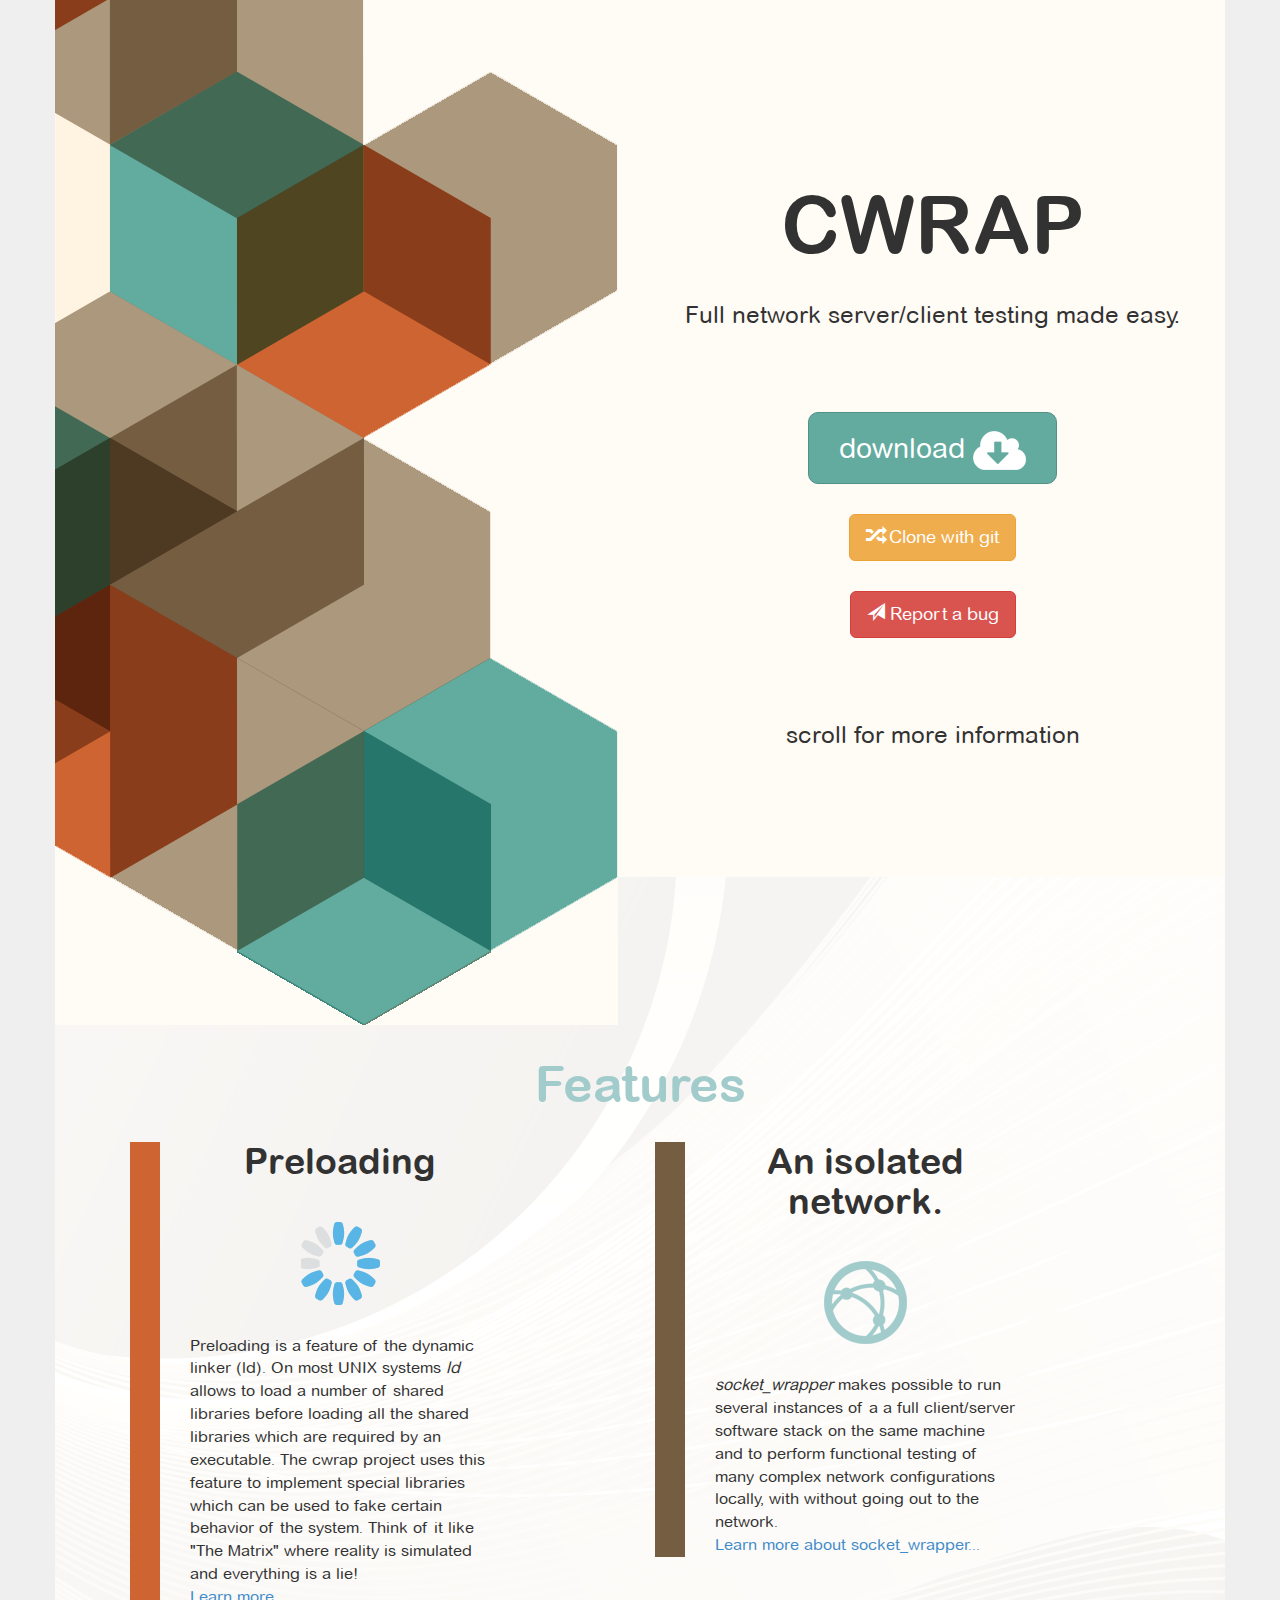
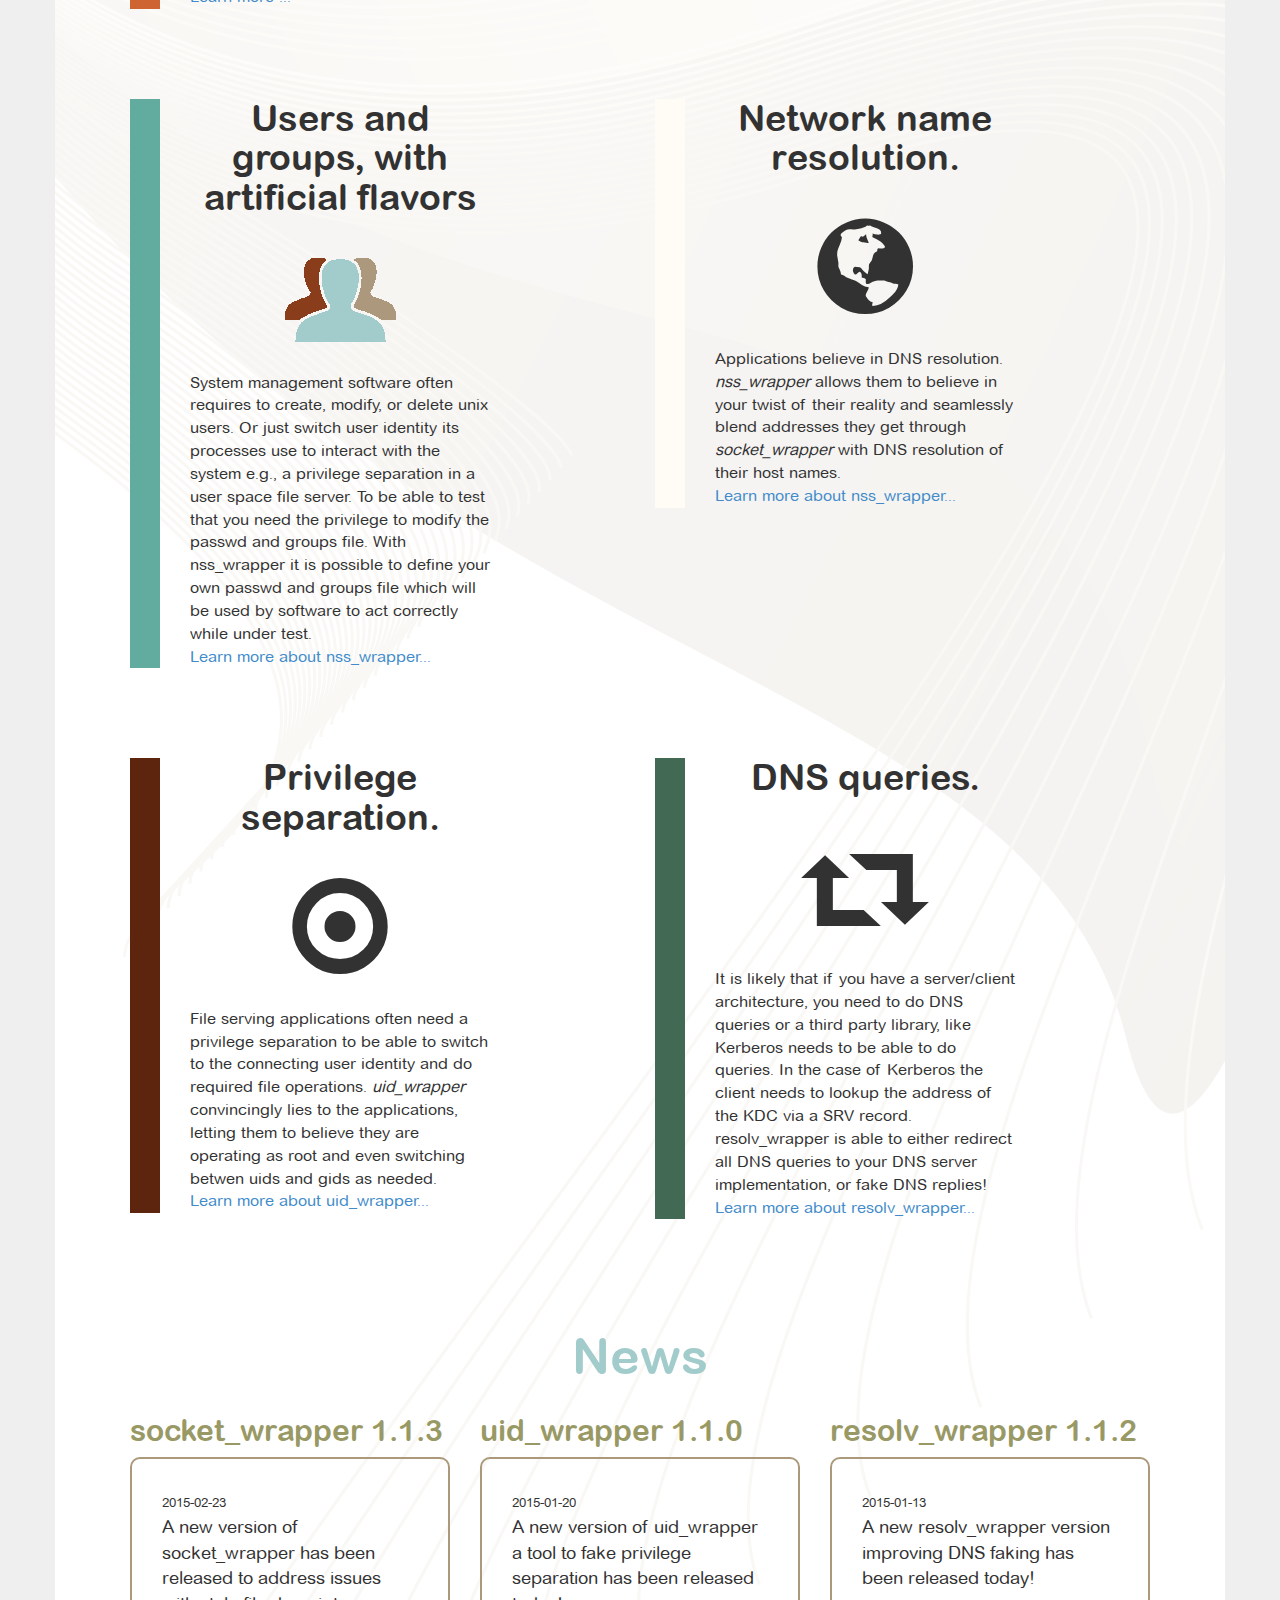
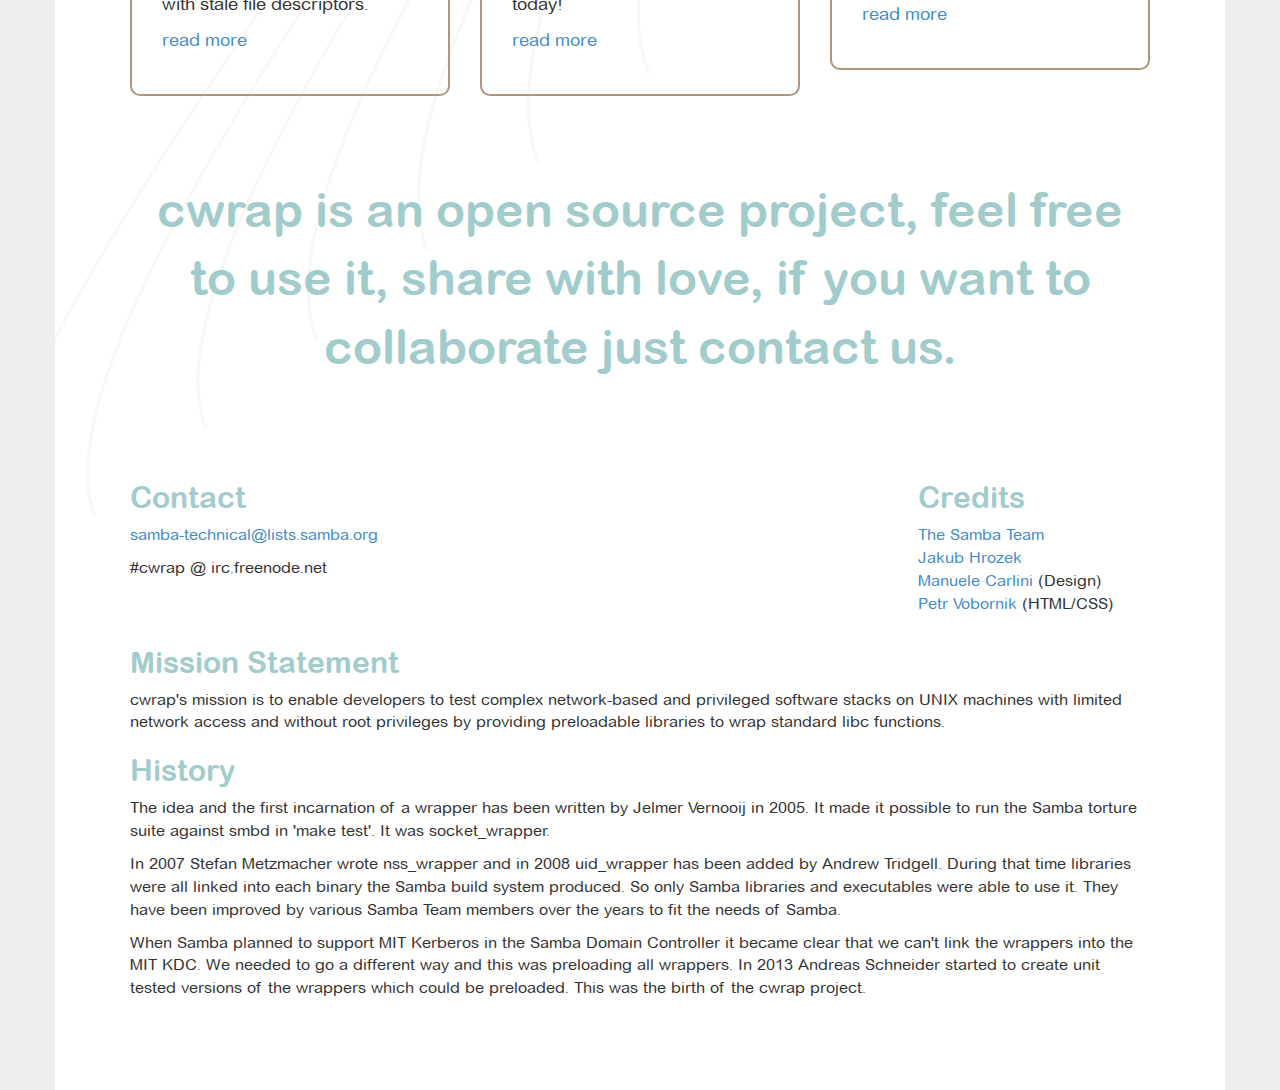
==== index.html @ be93ef93 "Update piwik tracking code" ====
<!DOCTYPE html>
<html lang="en"><head>
<meta http-equiv="content-type" content="text/html; charset=UTF-8">
    <meta charset="utf-8">
    <meta http-equiv="X-UA-Compatible" content="IE=edge">
    <meta name="viewport" content="width=device-width, initial-scale=1.0">
    <meta name="description" content="">
    <meta name="author" content="">
    <link rel="shortcut icon" href="favicon.png">

    <title>cwrap - Testing your full software stack on a single machine</title>

    <!-- Bootstrap core CSS -->
    <link href="assets/css/bootstrap.min.css" rel="stylesheet">

    <!-- HTML5 shim and Respond.js IE8 support of HTML5 elements and media queries -->
    <!--[if lt IE 9]>
      <script src="https://oss.maxcdn.com/libs/html5shiv/3.7.0/html5shiv.js"></script>
      <script src="https://oss.maxcdn.com/libs/respond.js/1.3.0/respond.min.js"></script>
    <![endif]-->
  <link href="assets/cwrap.css" type="text/css" rel="stylesheet"></head>

  <body>
    <div class="container jumbo">
      <div class="row">
        <div class="col-md-6 col-md-offset-6">
          <h1>cwrap</h1>

          <p class="info">Full network server/client testing made easy.</p>
          <p><a class="btn btn-primary btn-lg" role="button" href="./download.html">Download <img src="img/download.png" alt="Download" /></a></p>
	  <p><a class="btn btn-warning btn-lg" role="button" href="./download.html#git"><span class="glyphicon glyphicon-random"></span> Clone with git</a></p>
	  <p><a class="btn btn-danger btn-lg" role="button" href="https://bugzilla.samba.org/enter_bug.cgi?product=cwrap"><span class="glyphicon glyphicon-send"></span> Report a bug</a></p>
          <p class="scroll-down">scroll for more information</p>
        </div>
      </div>
    </div>

    <div class="container content">
      <div class="bg-hack hidden-sm hidden-xs"> </div>
      <div class="row">
        <div class="col-md-12">
          <h2 class="first">Features</h2>
        </div>
      </div>
  <div class="row feature-row">
    <div class="col-md-6">
      <div class="feature f1">
      <h3>Preloading</h3>
      <div class="icon">
        <img src="img/icon-one.png" alt="preloading" />
      </div>

      <p>Preloading is a feature of the dynamic linker (ld). On most UNIX
      systems <em>ld</em> allows to load a number of shared libraries
      before loading all the shared libraries which are required by
      an executable. The cwrap project uses this feature to implement
      special libraries which can be used to fake certain behavior of the
      system. Think of it like "The Matrix" where reality is simulated and
      everything is a lie!<br />
      <a href="preloading.html">Learn more ...</a></p>

      </div>
    </div>

    <div class="col-md-6">
      <div class="feature f2">
      <h3>An isolated network.</h3>
      <div class="icon">
        <img src="img/icon-tree.png" alt="socket_wrapper" />
      </div>

      <p><em>socket_wrapper</em> makes possible to run several instances of a
      a full client/server software stack on the same machine and to perform
      functional testing of many complex network configurations locally, with
      without going out to the network. <br /><a href="socket_wrapper.html">Learn more about socket_wrapper...</a></p>

      </div>
    </div>

  </div>
      <div class="row feature-row">

        <div class="col-md-6">
          <div class="feature f3">
          <h3>Users and groups, with artificial flavors</h3>
          <div class="icon">
            <img src="img/icon-two.png" alt="nss_wrapper" />
          </div>

          <p>System management software often requires to create, modify, or
          delete unix users. Or just switch user identity its processes use to
          interact with the system e.g., a privilege separation in a user space
	  file server. To be able to test that you need the privilege to modify
          the passwd and groups file. With nss_wrapper it is possible to define
          your own passwd and groups file which will be used by software to act
          correctly while under test.<br /><a href="nss_wrapper.html">Learn more about nss_wrapper...</a></p>

          </div>
        </div>

        <div class="col-md-6">
          <div class="feature f4">
          <h3>Network name resolution.</h3>
          <div class="icon">
              <span class="glyphicon glyphicon-3x glyphicon-globe"></span>
              <!-- <img src="img/icon-tree.png" alt="nss_wrapper" /> -->
          </div>

          <p>Applications believe in DNS resolution. <em>nss_wrapper</em> allows
          them to believe in your twist of their reality and seamlessly
          blend addresses they get through <em>socket_wrapper</em> with DNS
          resolution of their host names.<br />
          <a href="nss_wrapper.html">Learn more about nss_wrapper...</a></p>

          </div>
        </div>
      </div>

      <div class="row feature-row">

        <div class="col-md-6">
          <div class="feature f5">
          <h3>Privilege separation.</h3>
          <div class="icon">
              <span class="glyphicon glyphicon-3x glyphicon-record"></span>
              <!-- <img src="img/icon-two.png" alt="uid_wrapper" /> -->
          </div>

          <p>File serving applications often need a privilege separation to be
          able to switch to the connecting user identity and do required file
          operations. <em>uid_wrapper</em> convincingly lies to the applications,
          letting them to believe they are operating as root and even switching
          betwen uids and gids as needed.<br /><a href="uid_wrapper.html">Learn more about uid_wrapper...</a></p>

          </div>
        </div>

        <div class="col-md-6">
          <div class="feature f6">
              <h3>DNS queries.</h3>
          <div class="icon">
              <span class="glyphicon glyphicon-3x glyphicon-retweet"></span>
              <!-- <img src="img/icon-tree.png" alt="resolv_wrapper" /> -->
          </div>

          <p>It is likely that if you have a server/client architecture, you
          need to do DNS queries or a third party library, like Kerberos needs
          to be able to do queries. In the case of Kerberos the client needs to lookup
          the address of the KDC via a SRV record. resolv_wrapper is able to
          either redirect all DNS queries to your DNS server implementation, or
          fake DNS replies!<br />
          <a href="resolv_wrapper.html">Learn more about resolv_wrapper...</a></p>

          </div>
        </div>
      </div> <!-- end row -->


      <div class="row">
        <div class="col-md-12">
          <h2>News</h2>
        </div>
      </div>

      <div class="row">

        <div class="col-sm-4">
          <div class="news">
            <h3>socket_wrapper 1.1.3</h3>
            <div class="news-text">
              <p>
              <span style="font-size: small;">2015-02-23</span><br />
              A new version of socket_wrapper has been released to address issues with stale file descriptors.
              </p>
              <p><a href="https://git.samba.org/?p=socket_wrapper.git;a=blob;f=ChangeLog;h=c5b60199cb19d62f982e81cfb7d7391af0e1843d;hb=43d01669351e007bda10810fea675c0297b9ecd1">read more</a></p>
            </div>
          </div>
        </div>

        <div class="col-sm-4">
          <div class="news">
            <h3>uid_wrapper 1.1.0</h3>
            <div class="news-text">
              <p>
              <span style="font-size: small;">2015-01-20</span><br />
              A new version of uid_wrapper a tool to fake privilege separation has been released today!
              </p>
              <p><a href="uid_wrapper.html">read more</a></p>
          </div>
          </div>
        </div>

        <div class="col-sm-4">
          <div class="news">
            <h3>resolv_wrapper 1.1.2</h3>
            <div class="news-text">
              <p>
              <span style="font-size: small;">2015-01-13</span><br />
              A new resolv_wrapper version improving DNS faking has been released today!
              </p>
              <p><a href="resolv_wrapper.html">read more</a></p>
            </div>
          </div>
        </div>

        <!--
        <div class="col-sm-4">
          <div class="news">
            <h3>nss_wrapper 1.0.3</h3>
            <div class="news-text">
            <p>A new version to support hostnames with a trailing dot are now supported and several bugs have been fixed.</p>
            <p><a href="https://git.samba.org/?p=nss_wrapper.git;a=blob;f=ChangeLog;h=2d25383655f8c7188c255c6957b7231440b9dc93;hb=2192e08b7c9f153f71bda783612a706fe3ad4b02">read more</a></p>
          </div>
          </div>
        </div>

        <div class="col-sm-4">
          <div class="news">
            <h3>uid_wrapper 1.0.2</h3>
            <div class="news-text">
            <p>A new version with a manpage and some bugfixes releated to threading have been fixed.</p>
            <p><a href="https://git.samba.org/?p=uid_wrapper.git;a=blob;f=ChangeLog;h=4fdb80569cdb2924ca415c11044236c65edb329e;hb=05893dfad64dc5da232ec7ea505655de5b6841c3">read more</a></p>
          </div>
          </div>
        </div>
        -->

      </div>

      <div class="row">
        <div class="col-md-12 statement">
            cwrap is an open source project, feel free to use it, share with love, if you want to collaborate just contact us.
        </div>
      </div>

      <footer>
      <div class="row footer">
        <div class="col-md-6">
          <h3>Contact</h3>
          <p><a href="https://lists.samba.org/mailman/listinfo/samba-technical" target="_blank">samba-technical@lists.samba.org</a></p>
          <p>#cwrap @ irc.freenode.net</p>
        </div>

        <div class="col-md-3 col-md-offset-3">
          <h3>Credits</h3>
          <p><a href="http://www.samba.org/" target="_blank">The Samba Team</a><br />
          <a href="http://jhrozek.livejournal.com/" target="_blank">Jakub Hrozek</a><br />
          <a href="http://manuelecarlini.com/" target="_blank">Manuele Carlini</a> (Design)<br />
          <a href="https://www.openhub.net/accounts/pvoborni" target="_blank">Petr Vobornik</a> (HTML/CSS)</p>
        </div>
        <div class="col-md-12">
           <h3>Mission Statement</h3>

           <p>cwrap's mission is to enable developers to test complex
           network-based and privileged software stacks on UNIX machines with
           limited network access and without root privileges by providing
           preloadable libraries to wrap standard libc functions.</p>

           <h3>History</h3>

            <p>The idea and the first incarnation of a wrapper has been written
            by Jelmer Vernooij in 2005. It made it possible to run the Samba
            torture suite against smbd in 'make test'. It was
            socket_wrapper.</p>

           <p>In 2007 Stefan Metzmacher wrote nss_wrapper and in 2008
           uid_wrapper has been added by Andrew Tridgell. During that time
           libraries were all linked into each binary the Samba build system
           produced. So only Samba libraries and executables were able to use
           it. They have been improved by various Samba Team members over the
           years to fit the needs of Samba.<p>

           <p>When Samba planned to support MIT Kerberos in the Samba Domain
           Controller it became clear that we can't link the wrappers into the
           MIT KDC. We needed to go a different way and this was preloading all
           wrappers. In 2013 Andreas Schneider started to create unit tested
           versions of the wrappers which could be preloaded. This was the
           birth of the cwrap project.</p>

        </div>
      </div>
      </footer>

    </div>


   <!-- /container -->

   <!-- Bootstrap core JavaScript
        ================================================== -->
   <!-- Placed at the end of the document so the pages load faster -->
   <script src="assets/js/jquery-1.js"></script>
   <script src="assets/js/bootstrap.min.js"></script>

<!-- Piwik -->
<script type="text/javascript">
  var _paq = _paq || [];
  _paq.push(['trackPageView']);
  _paq.push(['enableLinkTracking']);
  (function() {
    var u="//stats.cryptomilk.org/";
    _paq.push(['setTrackerUrl', u+'piwik.php']);
    _paq.push(['setSiteId', 3]);
    var d=document, g=d.createElement('script'), s=d.getElementsByTagName('script')[0];
    g.type='text/javascript'; g.async=true; g.defer=true; g.src=u+'piwik.js'; s.parentNode.insertBefore(g,s);
  })();
</script>
<noscript><p><img src="//stats.cryptomilk.org/piwik.php?idsite=3" style="border:0;" alt="" /></p></noscript>
<!-- End Piwik Code -->

</body></html>
---- assets/cwrap.css ----
@font-face {
    font-family: 'Arial Rounded MT';
    font-style: normal;
    font-weight: 400;
    src: local('Arial Rounded MT'),
        url('../assets/Arial Rounded MT.ttf') format('truetype');
}

@font-face {
    font-family: 'Arial Rounded MT';
    font-style: normal;
    font-weight: 700;
    src: url('./Arial Rounded MT Bold.eot');
    src: local('Arial Rounded MT Bold'),
        url('../assets/Arial Rounded MT Bold.woff') format('woff'),
        url('../assets/Arial Rounded MT Bold.ttf') format('truetype');
}

body {
    color: #333232;
    background-color: #efefef;
    font-family: "Arial Rounded MT";
}

h1, h2, h3 {
    font-family: "Arial Rounded MT";
    font-weight: 700;
}

h1 {
    font-size: 60px;
}

h2, h3 {
    color: #a2cccb;
}

/* Jumbotron */

.jumbo {
    background-color: #fffcf6;
    text-align: center;
    position: relative;
    height: 877px;
    margin-bottom: 0px;
}

.jumbo h1 {
    padding-top: 160px;
    font-size: 80px;
    text-transform: uppercase;
}

.jumbo p {
    margin: 30px 0;
    font-size: 24px;
}

.jumbo .info {
    margin-bottom: 80px;
}

.jumbo .scroll-down {
    margin-top: 80px;
}

.jumbo .btn-primary {
    line-height: 50px;
    font-size: 28px;
    text-transform: lowercase;
    border-radius: 10px;
    padding-left: 30px;
    padding-right: 30px;
}

.bg-hack {
    position: absolute;
    top: -877px;
    left: 0;
    width: 563px;
    height: 1025px;
    background-image: url(../img/homepage-img.png);
    background-repeat: no-repeat;
    background-color: #fffcf6;
}

/* Main page content */

.content {
    position: relative;
    background-image: url(../img/background.png);
    background-repeat: no-repeat;
    background-color: #ffffff;
}

.content .row {
    padding-left: 60px;
    padding-right: 60px;
}

.content h2 {
    margin-top: 40px;
    text-align: center;
    font-size: 50px;
}

.content h2.first {
    margin-top: 180px;
}

/* Feature */

.feature-row {
    margin-bottom: 60px;
}

.feature {
    position: relative;;
    width: 360px;
    padding-left: 30px;
    border-left: 30px solid #cd6431;
}

.feature .icon {
    text-align: center;
    padding: 30px 0;
}

.feature p {
    font-size: 16px;
}

.feature h3 {
    color: #333232;
    text-align: center;
    font-size: 36px;
}

.feature.f1 {
    border-color: #cd6431;
}

.feature.f2 {
    border-color: #745d41;
}

.feature.f3 {
    border-color: #62ab9f;
}

.feature.f4 {
    border-color: #fffcf6;
}

.feature.f5 {
    border-color: #5d250e;
}

.feature.f6 {
    border-color: #426954;
}

/* News */

.news h3 {
    font-size: 30px;
    color: #999966;
}

.news-text {
    border: 2px solid #ac997b;
    border-radius: 10px;
    padding: 30px;
    font-size: 18px;
}

/* Statement */

.statement {
    font-size: 48px;
    font-weight: bold;
    color: #a2cccb;
    text-align: center;
    margin: 80px 0;
}

/* Footer */

footer h3 {
    font-size: 30px;
}

footer p {
    font-size: 16px;
}

footer {
    margin-bottom: 80px;
}

/*
=== Subpages ===
 */

.subpage-header {
    height: 235px;
    background-image: url(../img/top-page.png);
    position: relative;;
}

.subpage-header a {
    position: absolute;;
    display: block;
    font-size: 80px;
    font-weight: 700;
    color: #333232;
    top: 40px;
    /*bottom: 235px;*/
    right:  80px;
}

.subpage {
    padding: 50px;
    font-size: 24px;
    background-color: #ffffff;
}

.subpage h1 {
    color: #a2cccb;
    font-size: 48px;
    margin: 40px 0 60px 0;
}

.subpage h2 {
    font-size: 36px;
}

.subpage h3 {
    font-size: 30px
}

.footer-line {
    border-top: 15px solid #fffbf2;
}


.glyphicon-2x{
    font-size: 48px; 
}
.glyphicon-3x{
    font-size: 96px; 
}

/*
=== Bootstrap overrides ===
*/
.btn-primary {
    background-color: #63ab9f;
    border-color: #539086;
}
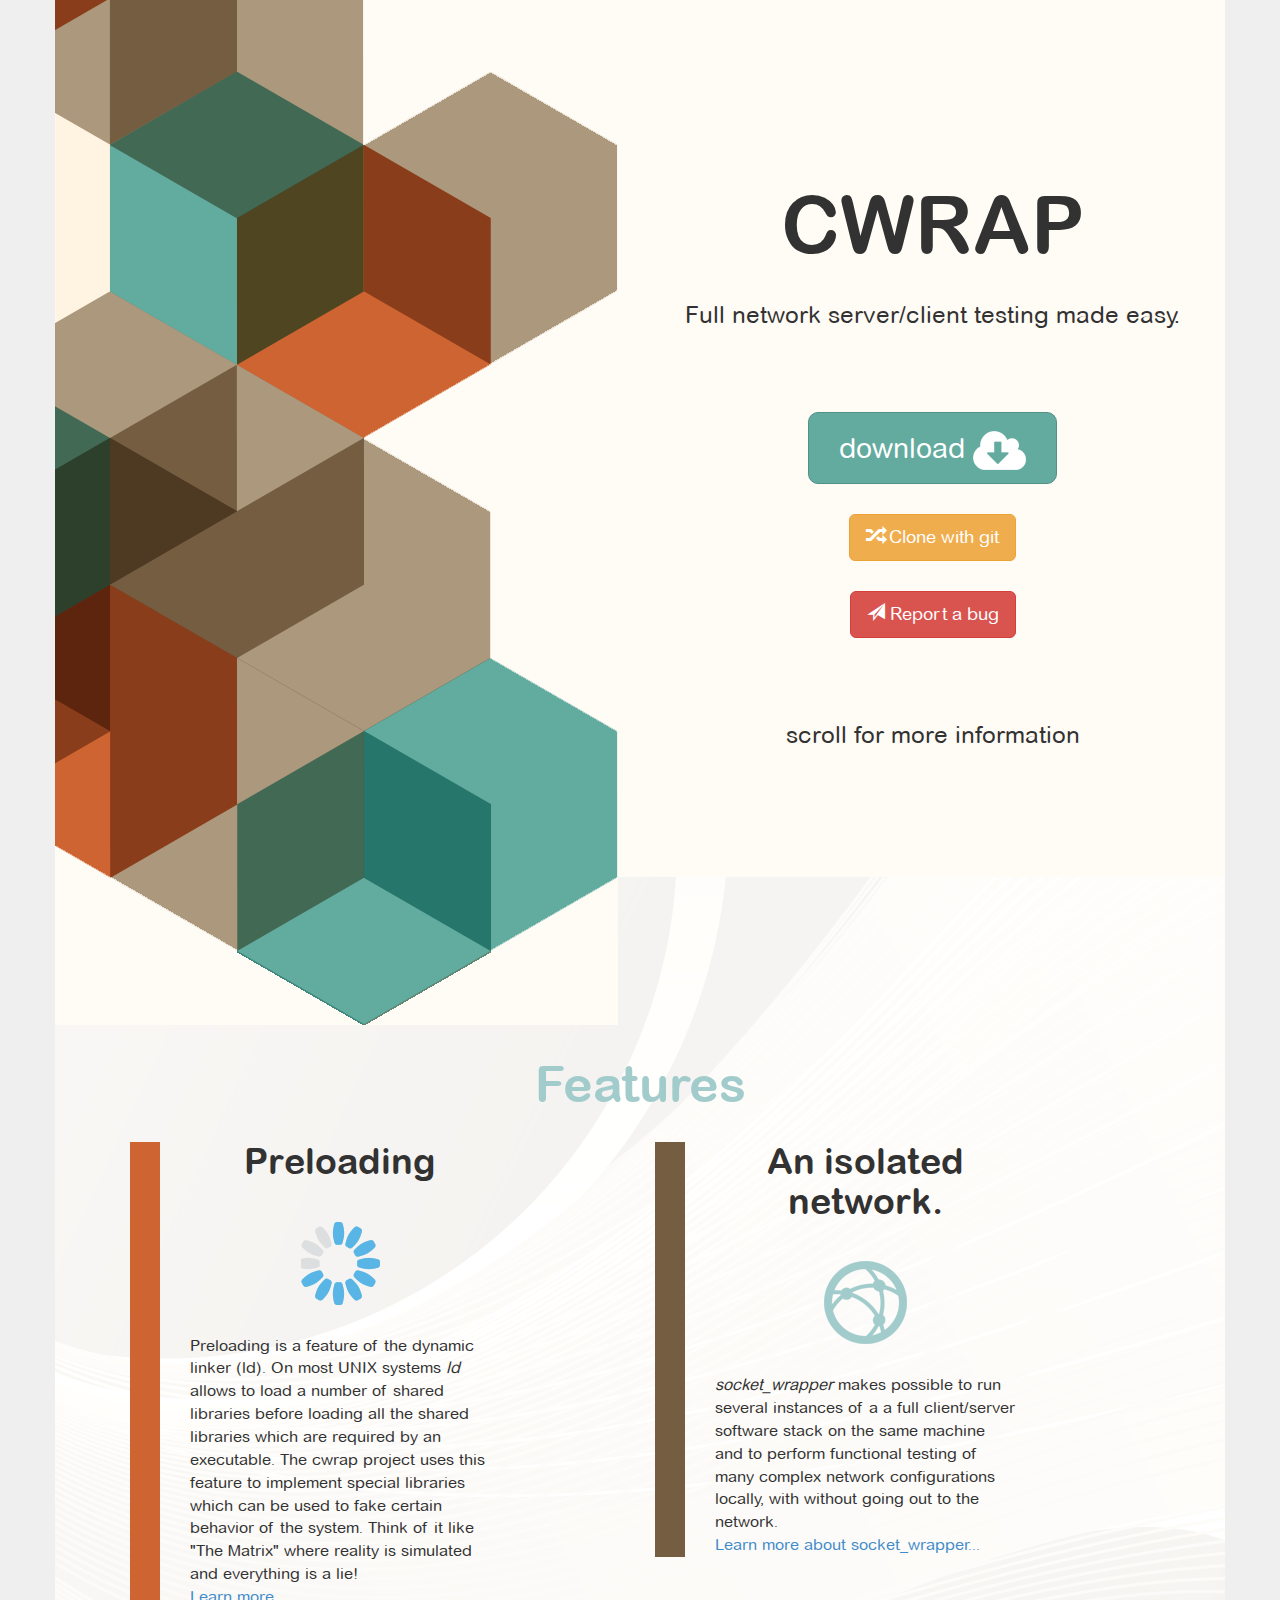
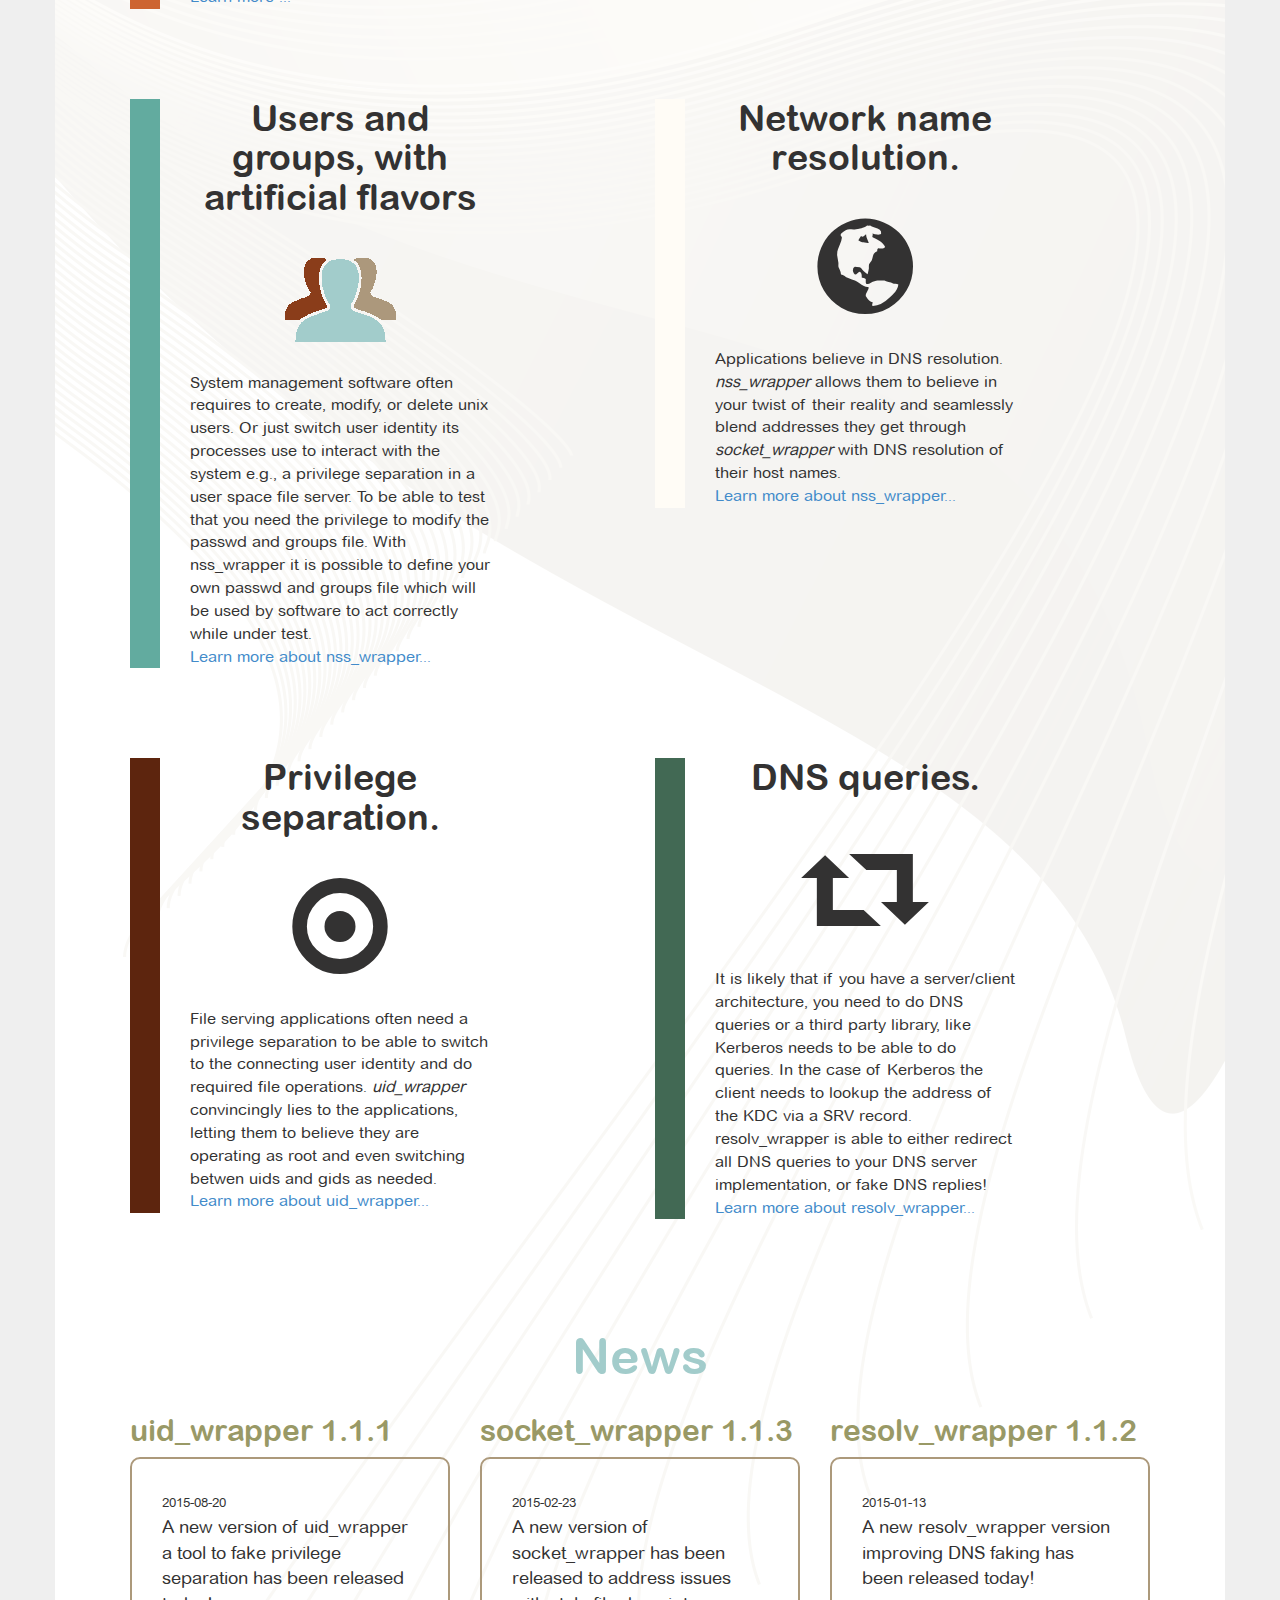
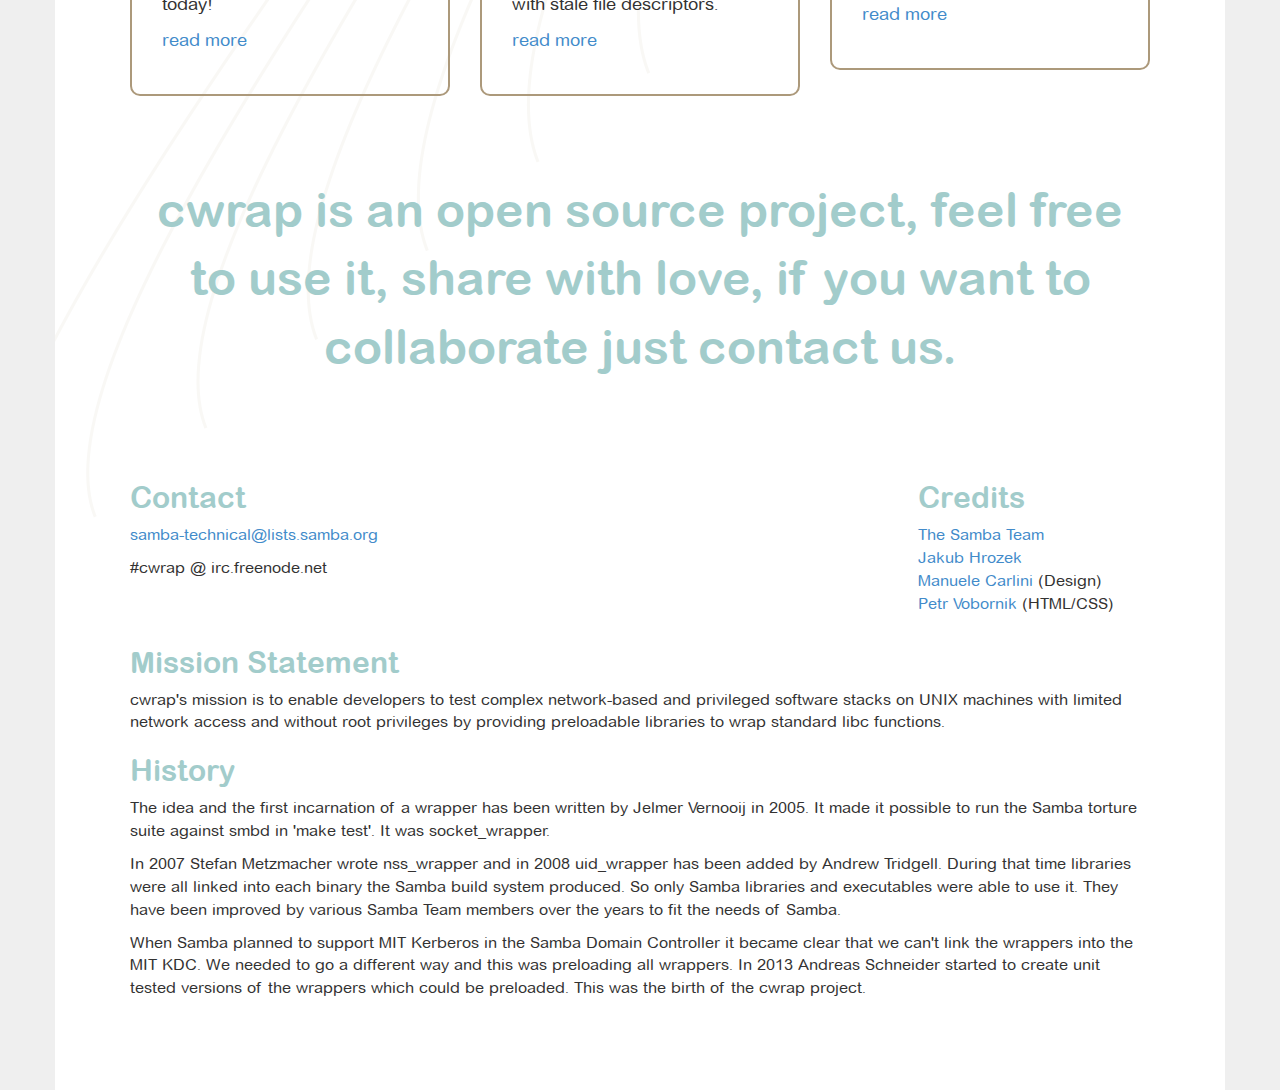
==== commit 58da8203: "Update for uid_wrapper-1.1.1" ====
--- a/index.html
+++ b/index.html
@@ -163,6 +163,19 @@
       </div>
 
       <div class="row">
+        <div class="col-sm-4">
+          <div class="news">
+            <h3>uid_wrapper 1.1.1</h3>
+            <div class="news-text">
+              <p>
+              <span style="font-size: small;">2015-08-20</span><br />
+              A new version of uid_wrapper a tool to fake privilege separation has been released today!
+              </p>
+              <p><a href="uid_wrapper.html">read more</a></p>
+          </div>
+          </div>
+        </div>
+
 
         <div class="col-sm-4">
           <div class="news">
@@ -174,19 +187,6 @@
               </p>
               <p><a href="https://git.samba.org/?p=socket_wrapper.git;a=blob;f=ChangeLog;h=c5b60199cb19d62f982e81cfb7d7391af0e1843d;hb=43d01669351e007bda10810fea675c0297b9ecd1">read more</a></p>
             </div>
-          </div>
-        </div>
-
-        <div class="col-sm-4">
-          <div class="news">
-            <h3>uid_wrapper 1.1.0</h3>
-            <div class="news-text">
-              <p>
-              <span style="font-size: small;">2015-01-20</span><br />
-              A new version of uid_wrapper a tool to fake privilege separation has been released today!
-              </p>
-              <p><a href="uid_wrapper.html">read more</a></p>
-          </div>
           </div>
         </div>
 
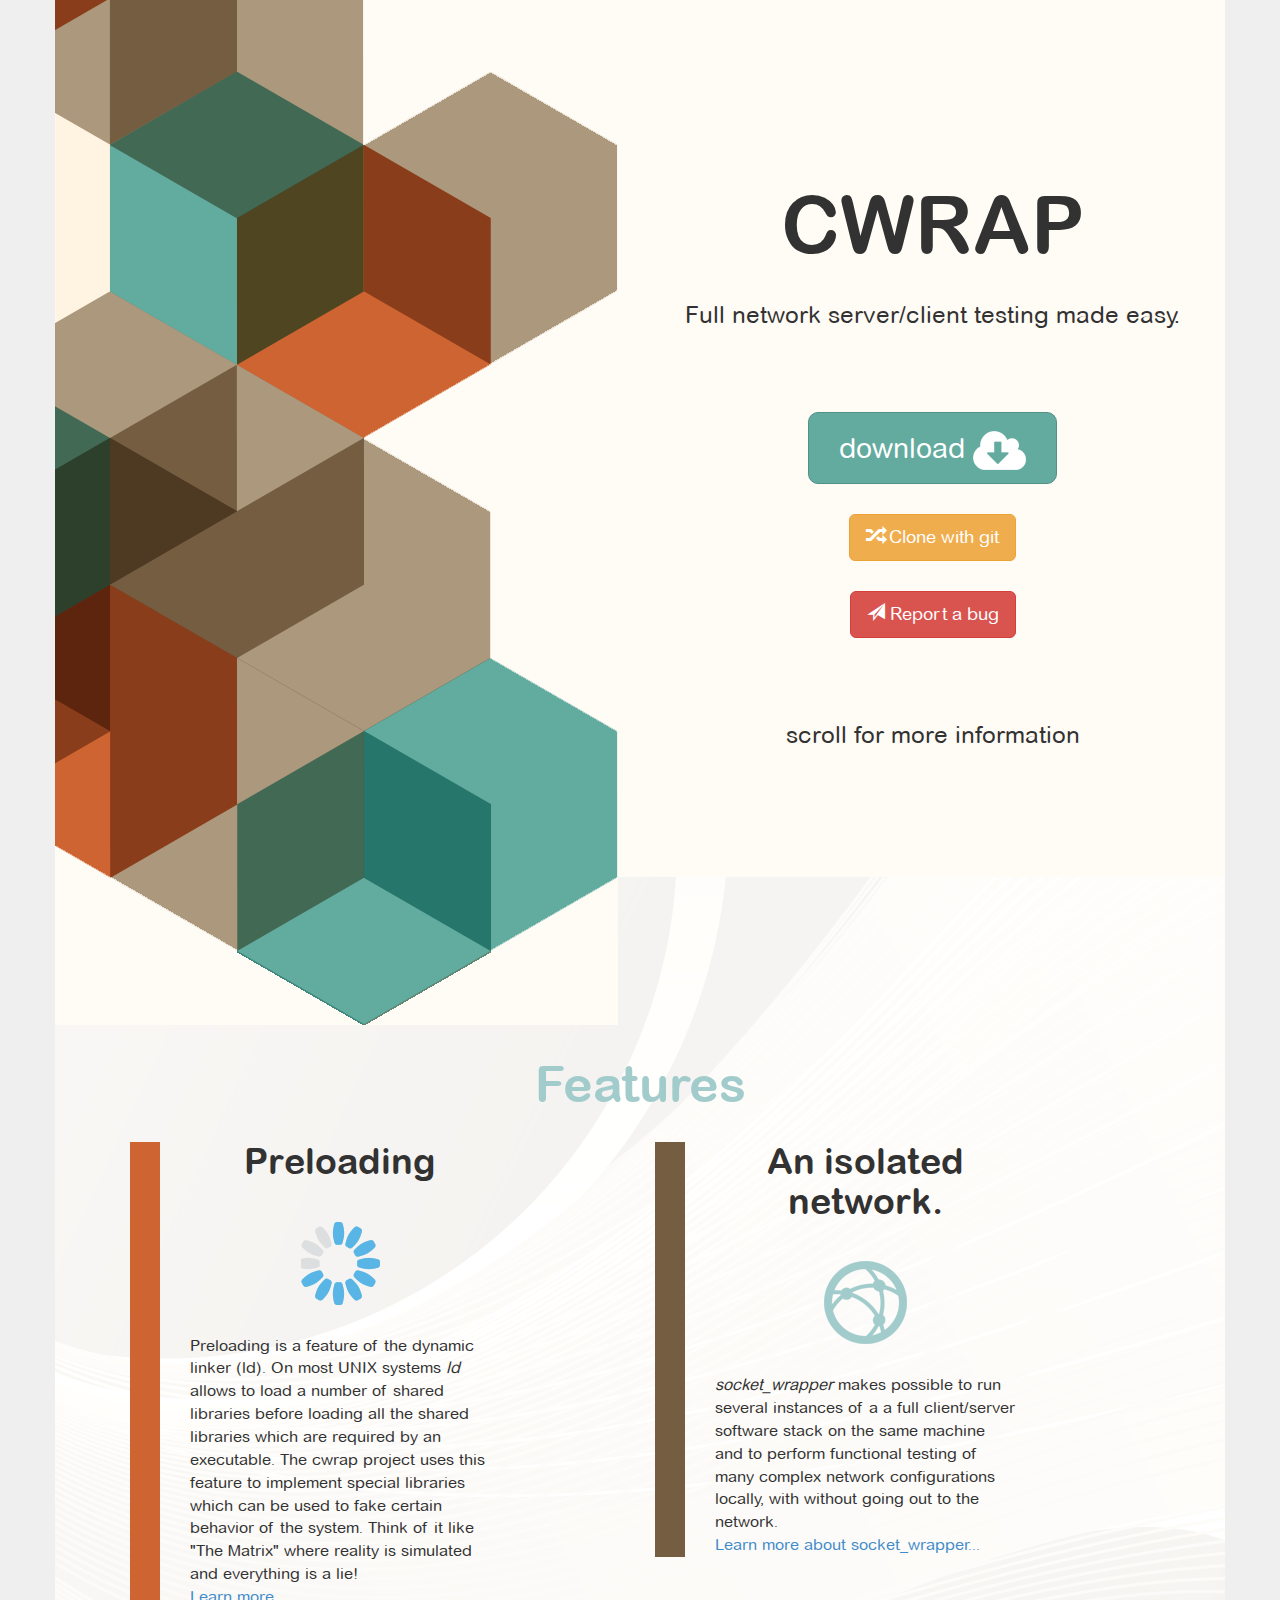
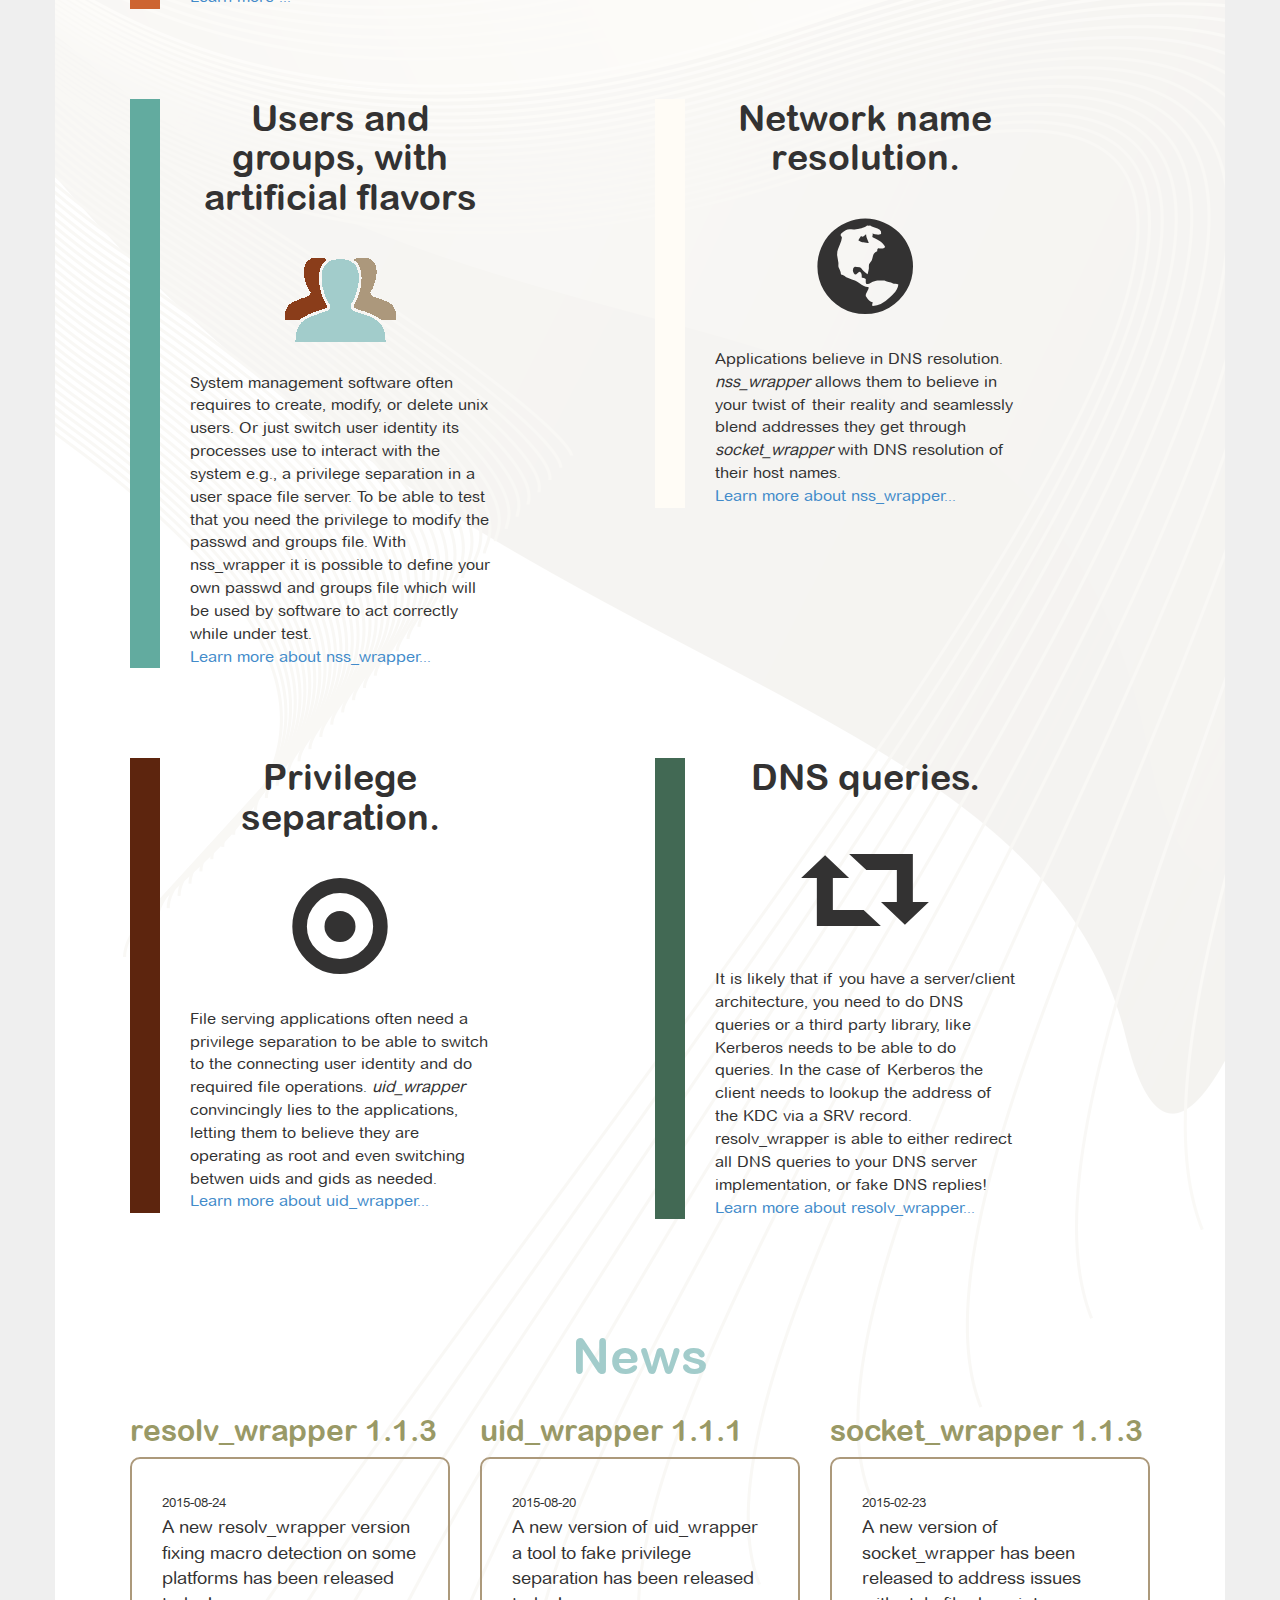
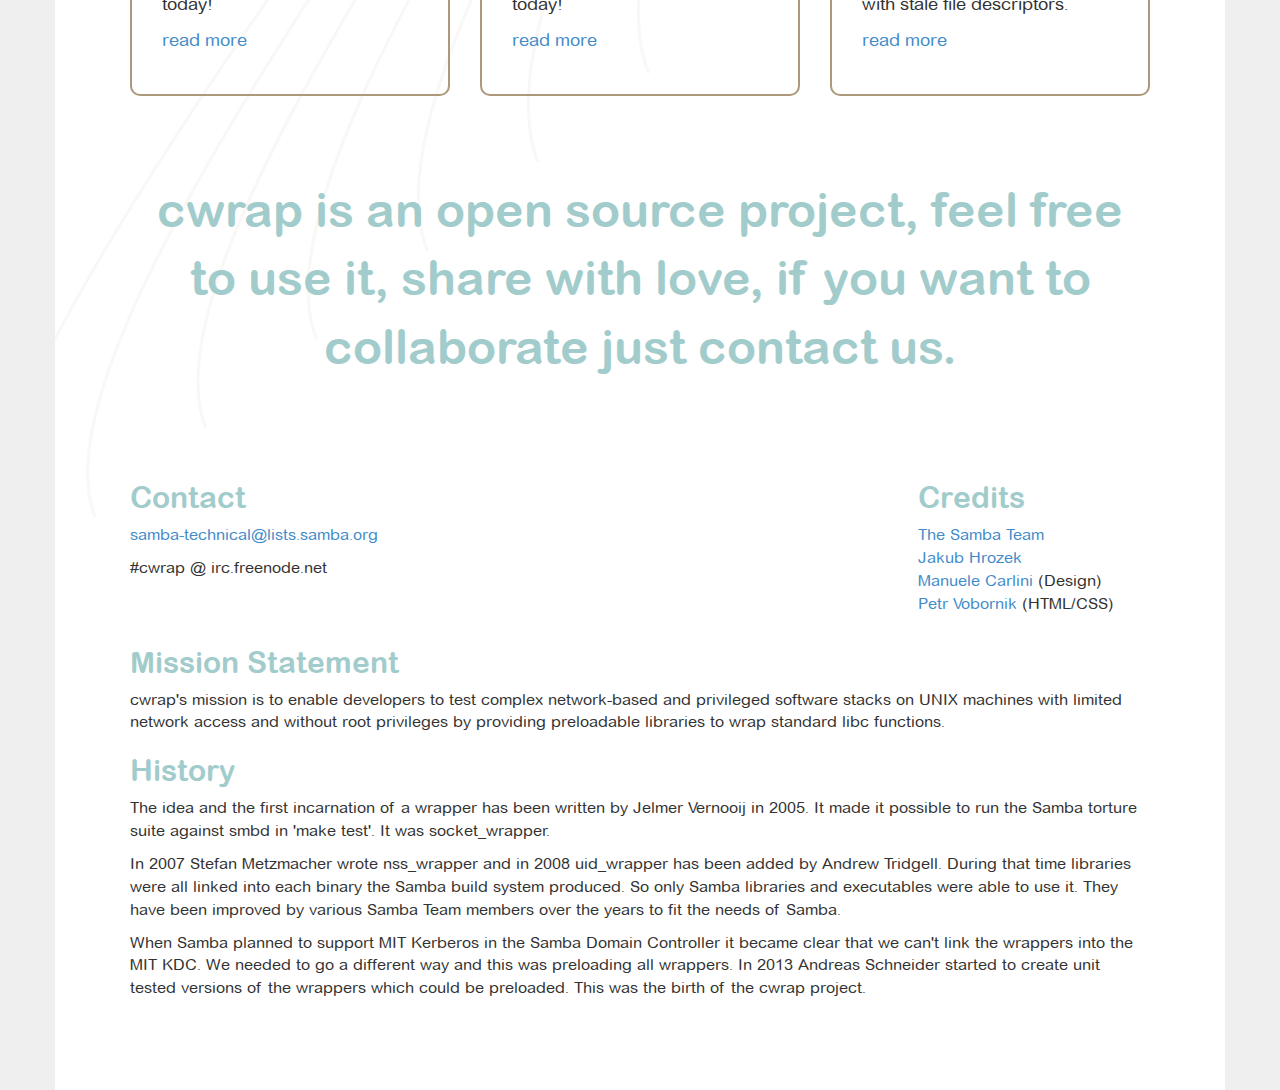
==== commit 4f545b39: "resolv_wrapper-1.1.3" ====
--- a/index.html
+++ b/index.html
@@ -163,6 +163,21 @@
       </div>
 
       <div class="row">
+
+        <div class="col-sm-4">
+          <div class="news">
+            <h3>resolv_wrapper 1.1.3</h3>
+            <div class="news-text">
+              <p>
+              <span style="font-size: small;">2015-08-24</span><br />
+              A new resolv_wrapper version fixing macro detection on some platforms has been released today!
+              </p>
+              <p><a href="resolv_wrapper.html">read more</a></p>
+            </div>
+          </div>
+        </div>
+
+
         <div class="col-sm-4">
           <div class="news">
             <h3>uid_wrapper 1.1.1</h3>
@@ -190,18 +205,6 @@
           </div>
         </div>
 
-        <div class="col-sm-4">
-          <div class="news">
-            <h3>resolv_wrapper 1.1.2</h3>
-            <div class="news-text">
-              <p>
-              <span style="font-size: small;">2015-01-13</span><br />
-              A new resolv_wrapper version improving DNS faking has been released today!
-              </p>
-              <p><a href="resolv_wrapper.html">read more</a></p>
-            </div>
-          </div>
-        </div>
 
         <!--
         <div class="col-sm-4">
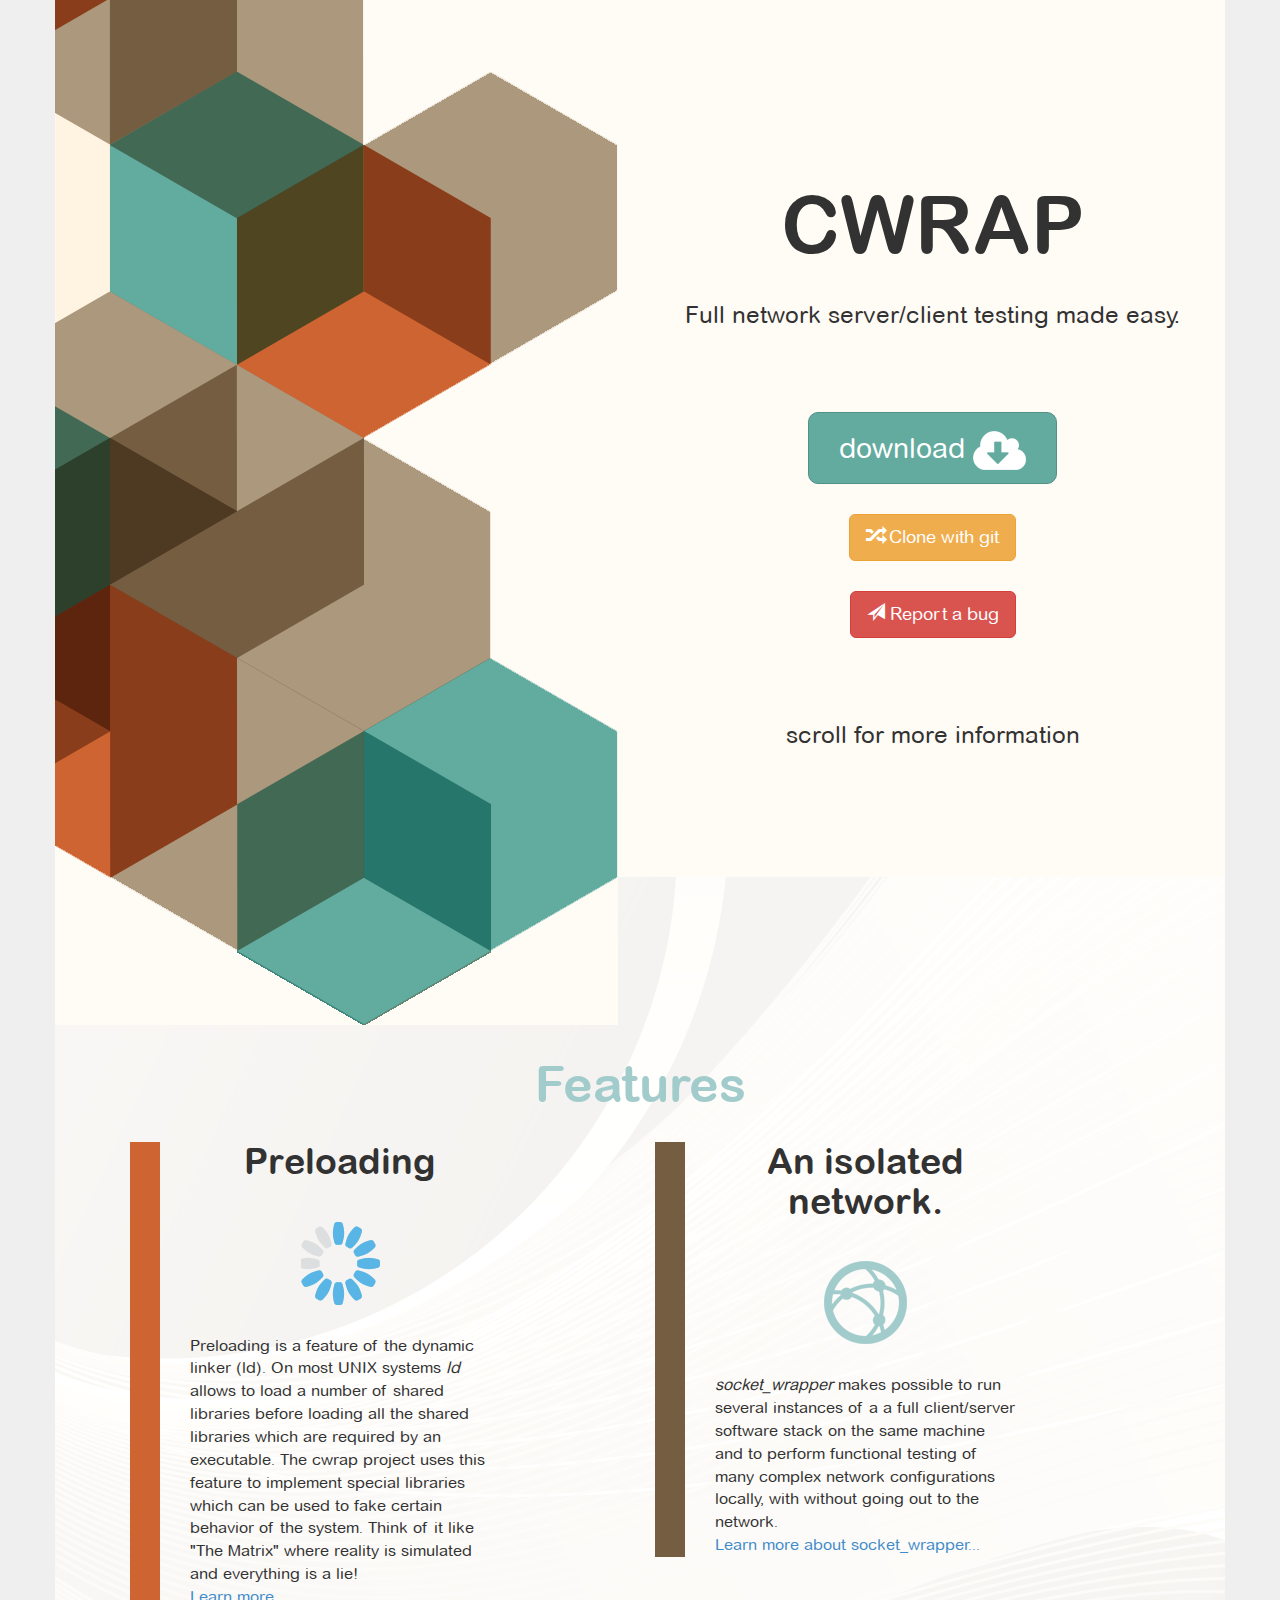
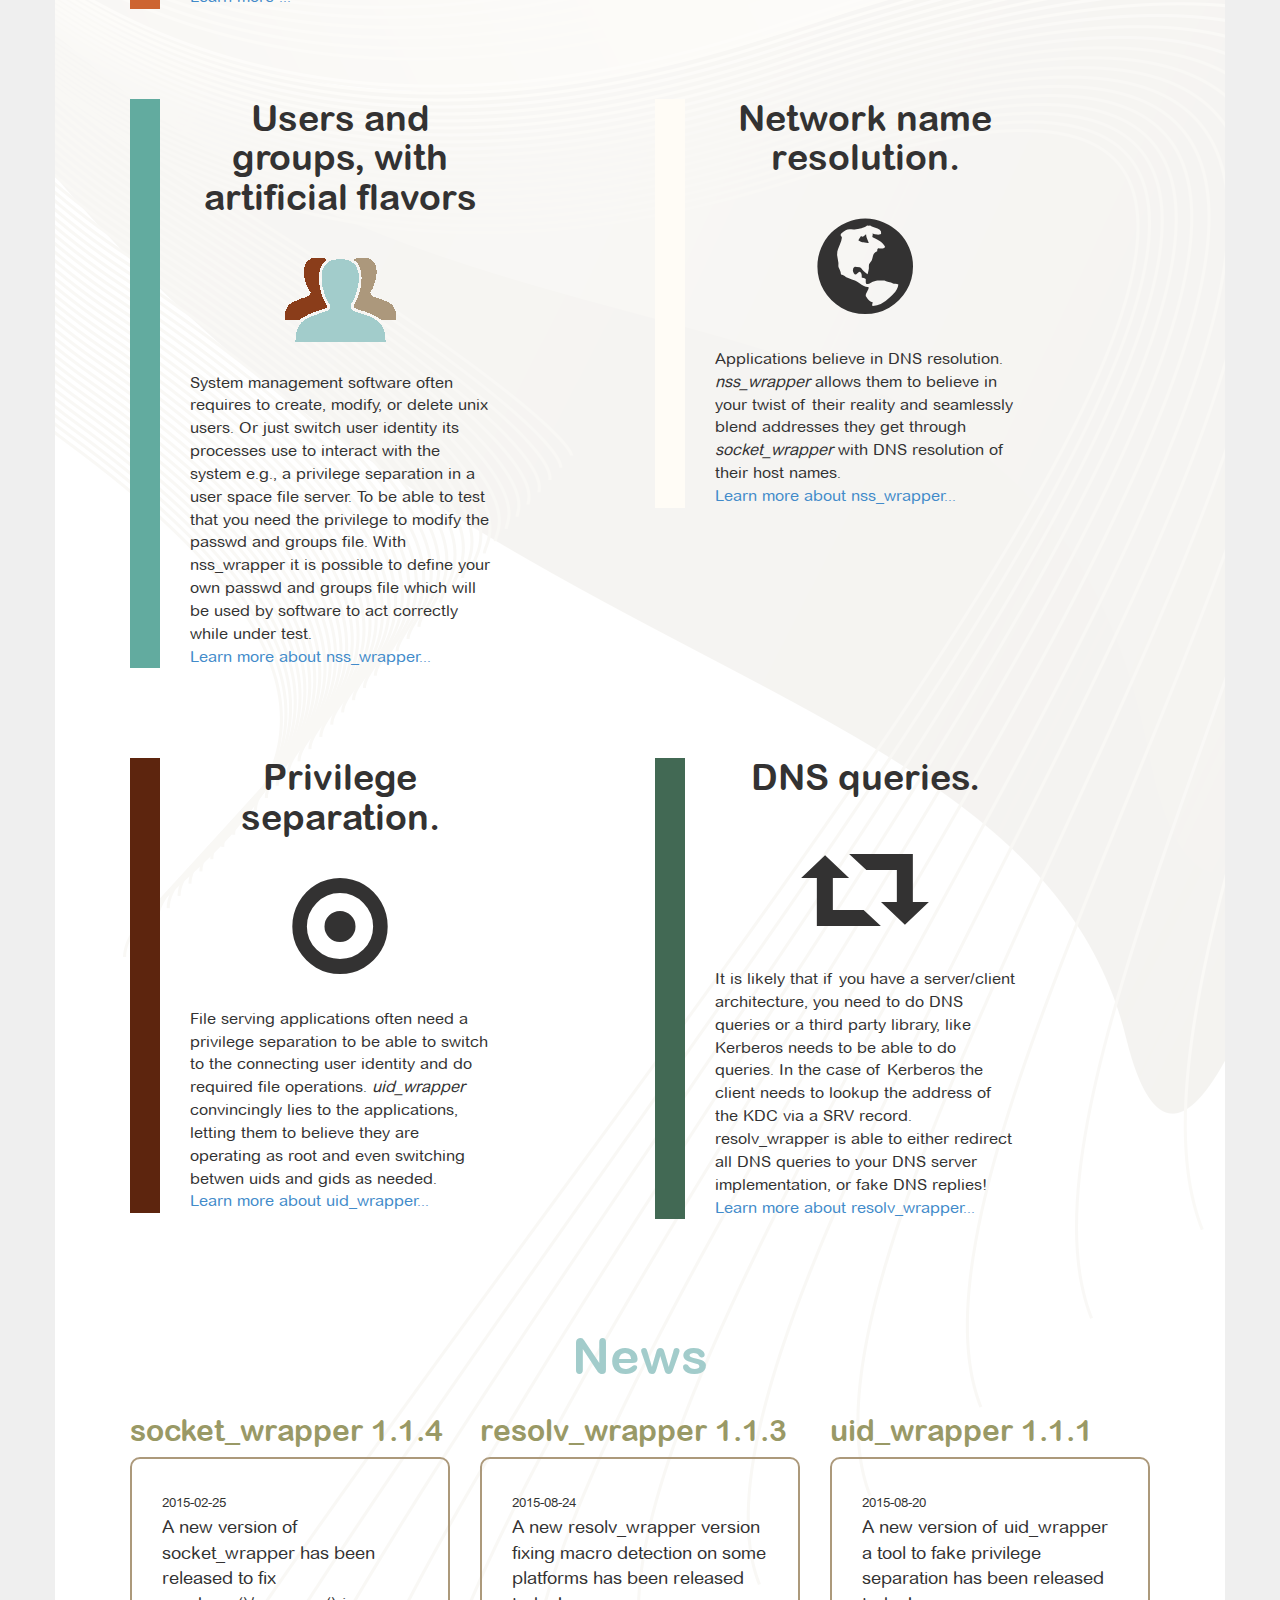
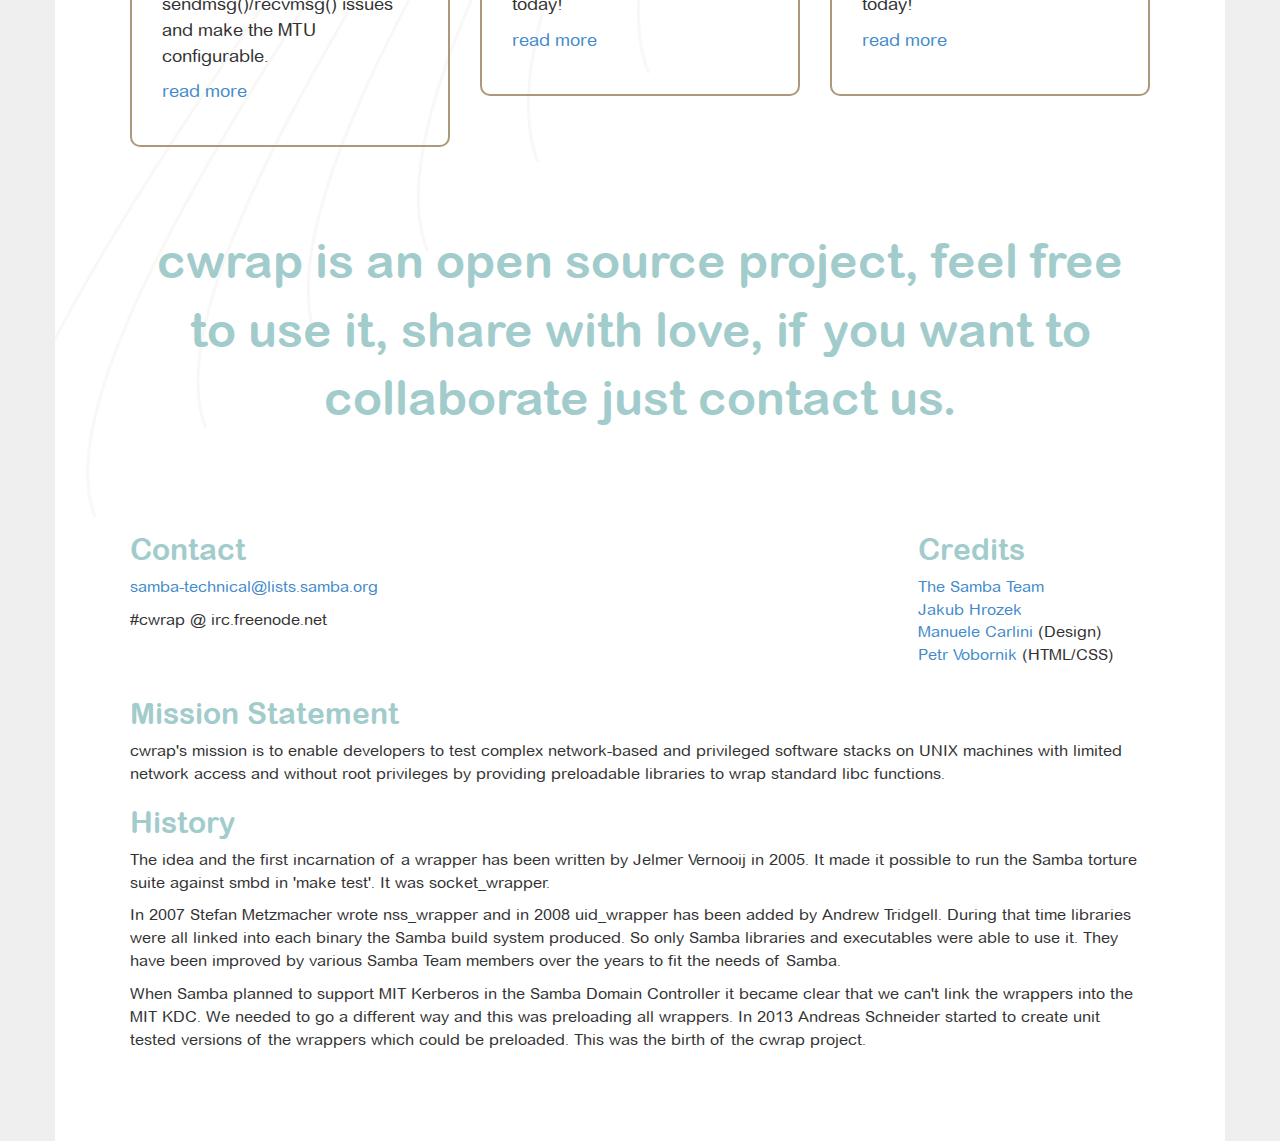
==== commit 1c64d44b: "socket_wrapper-1.1.4" ====
--- a/index.html
+++ b/index.html
@@ -166,6 +166,20 @@
 
         <div class="col-sm-4">
           <div class="news">
+            <h3>socket_wrapper 1.1.4</h3>
+            <div class="news-text">
+              <p>
+              <span style="font-size: small;">2015-02-25</span><br />
+              A new version of socket_wrapper has been released to fix sendmsg()/recvmsg() issues and make the MTU configurable.
+              </p>
+              <p><a href="socket_wrapper.html">read more</a></p>
+            </div>
+          </div>
+        </div>
+
+
+        <div class="col-sm-4">
+          <div class="news">
             <h3>resolv_wrapper 1.1.3</h3>
             <div class="news-text">
               <p>
@@ -188,20 +202,6 @@
               </p>
               <p><a href="uid_wrapper.html">read more</a></p>
           </div>
-          </div>
-        </div>
-
-
-        <div class="col-sm-4">
-          <div class="news">
-            <h3>socket_wrapper 1.1.3</h3>
-            <div class="news-text">
-              <p>
-              <span style="font-size: small;">2015-02-23</span><br />
-              A new version of socket_wrapper has been released to address issues with stale file descriptors.
-              </p>
-              <p><a href="https://git.samba.org/?p=socket_wrapper.git;a=blob;f=ChangeLog;h=c5b60199cb19d62f982e81cfb7d7391af0e1843d;hb=43d01669351e007bda10810fea675c0297b9ecd1">read more</a></p>
-            </div>
           </div>
         </div>
 
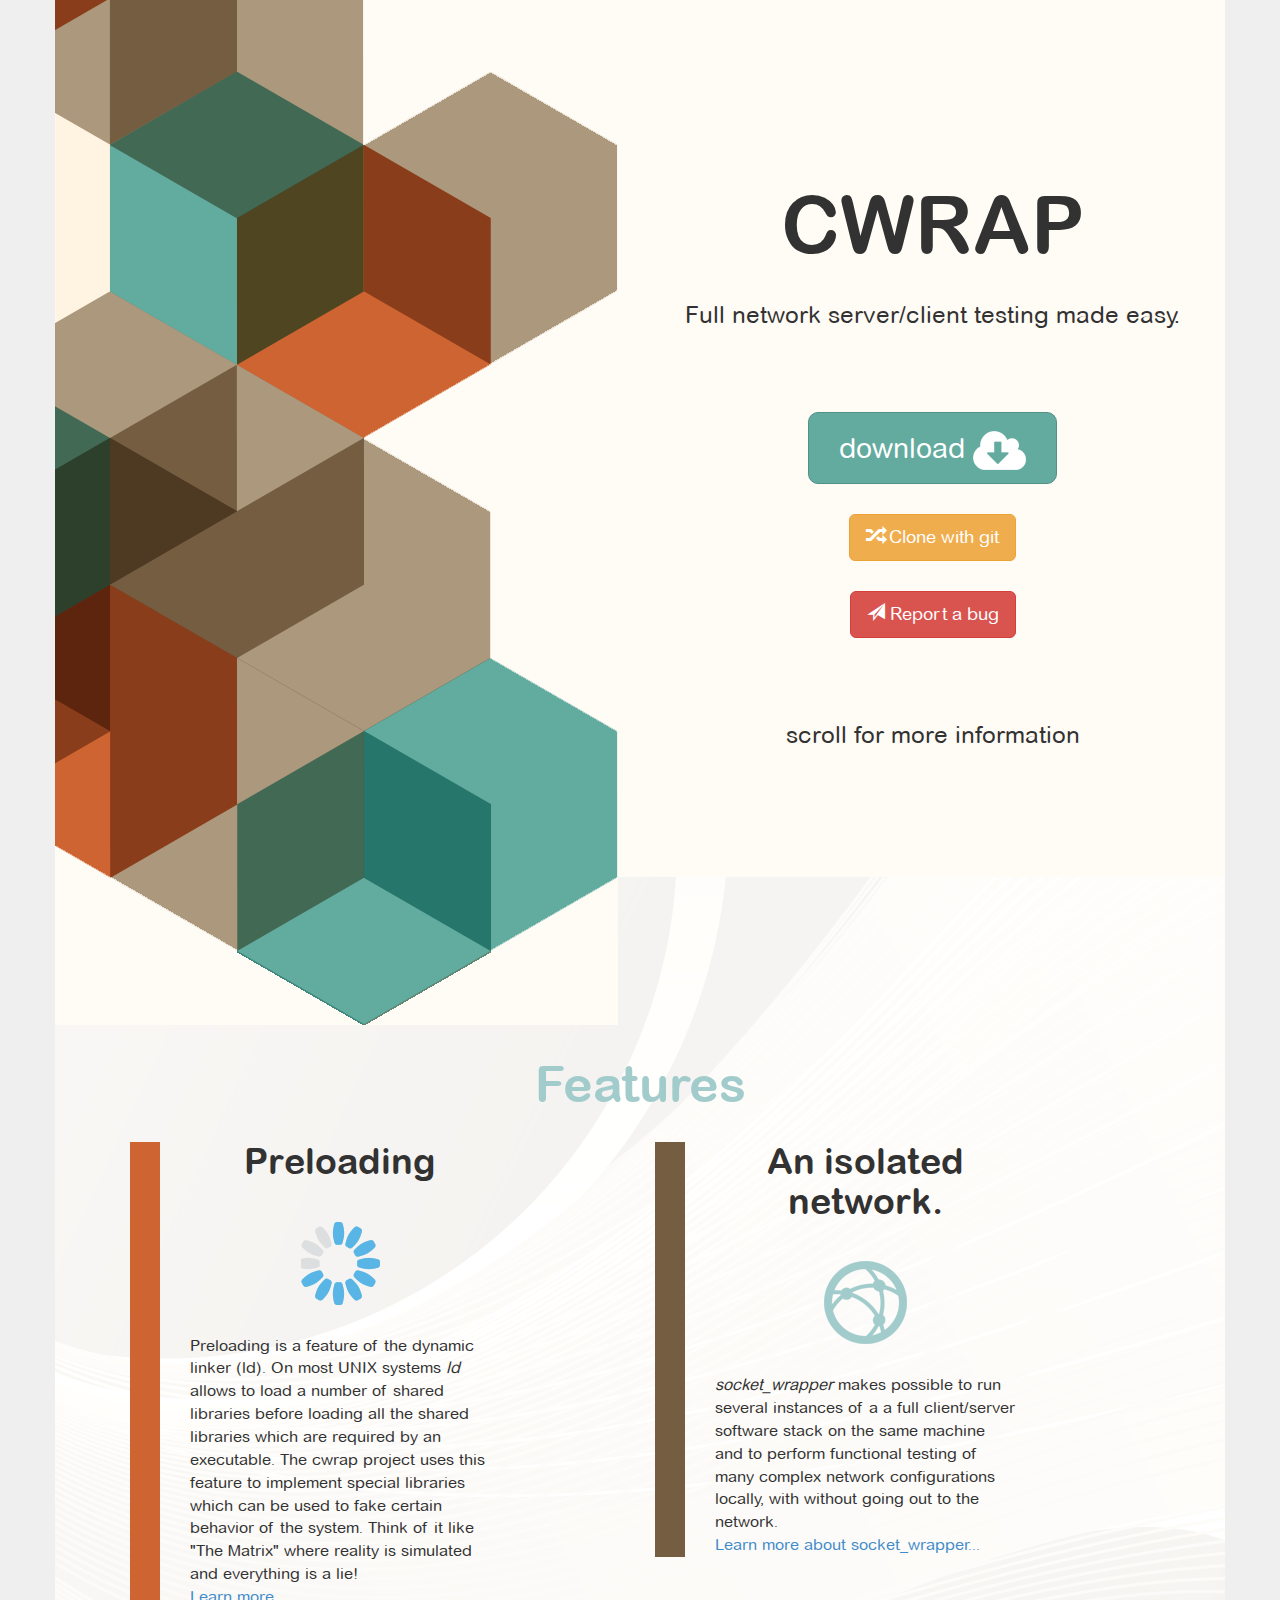
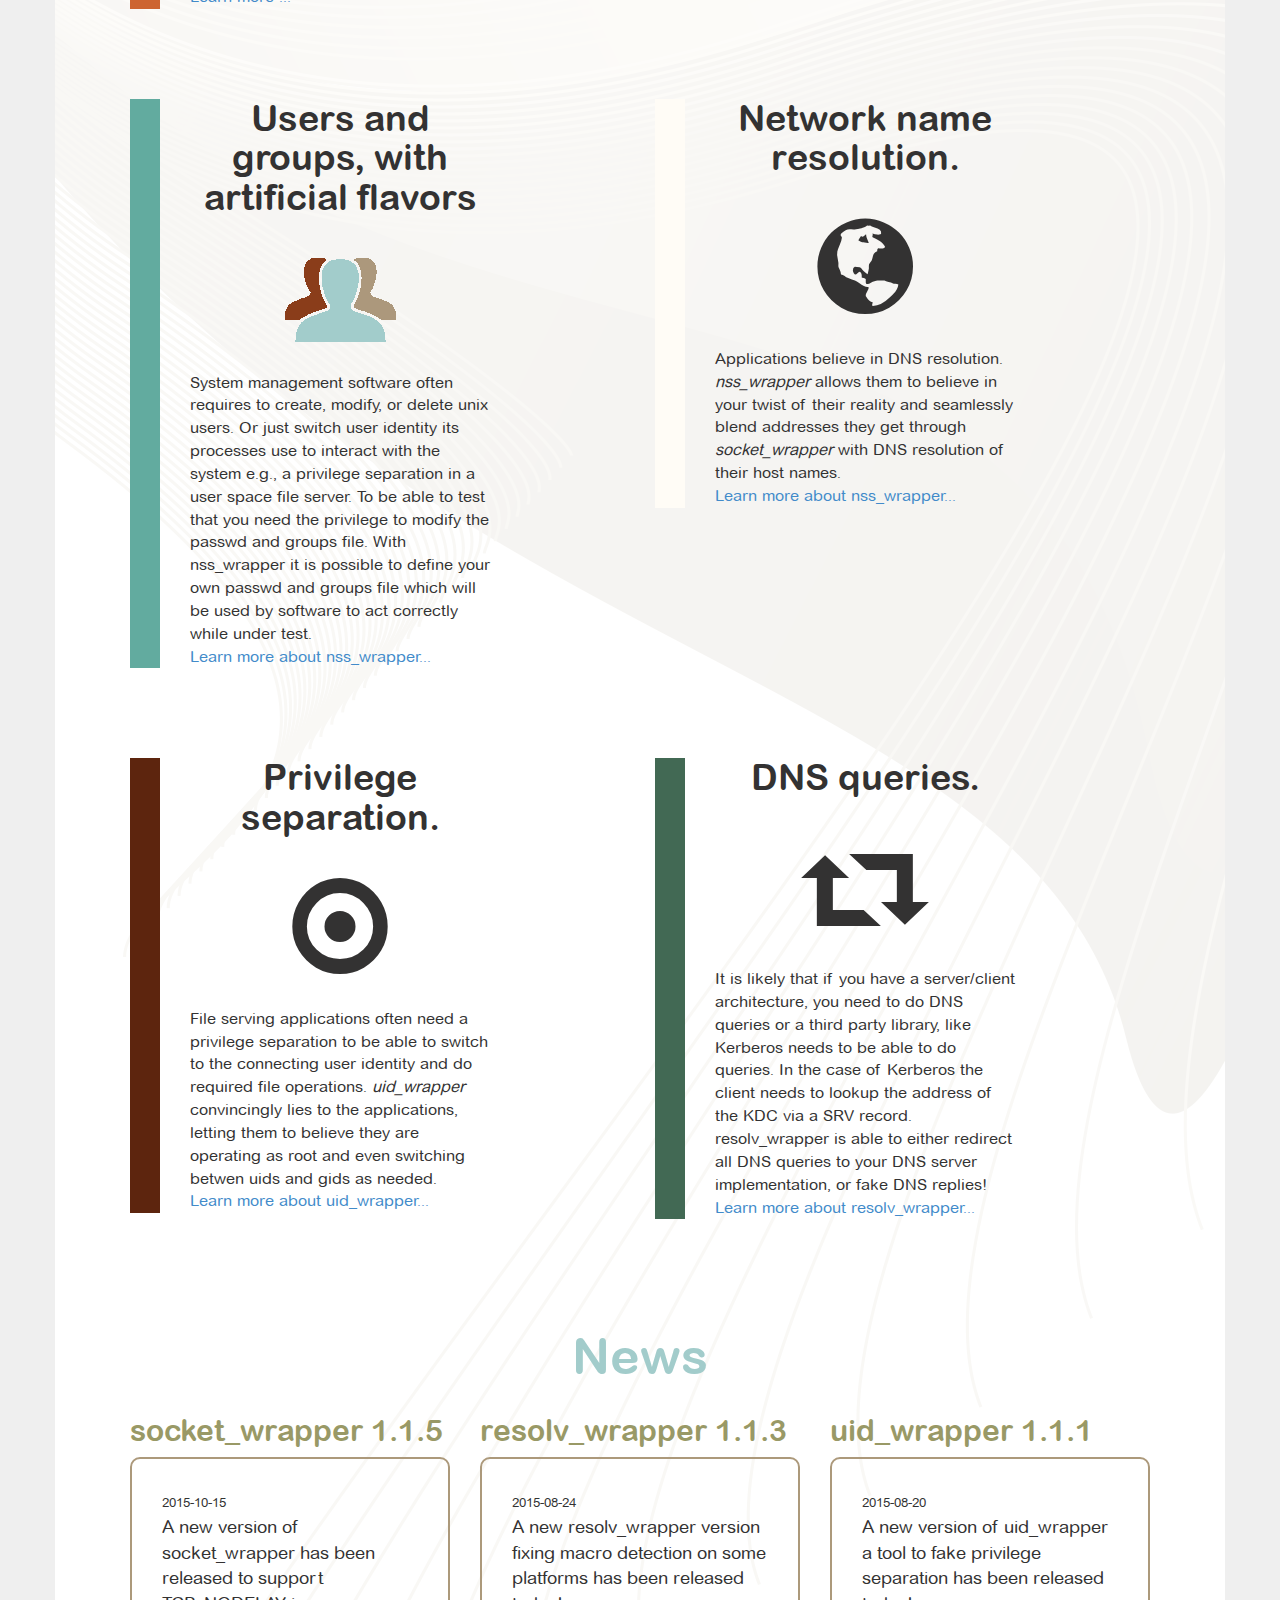
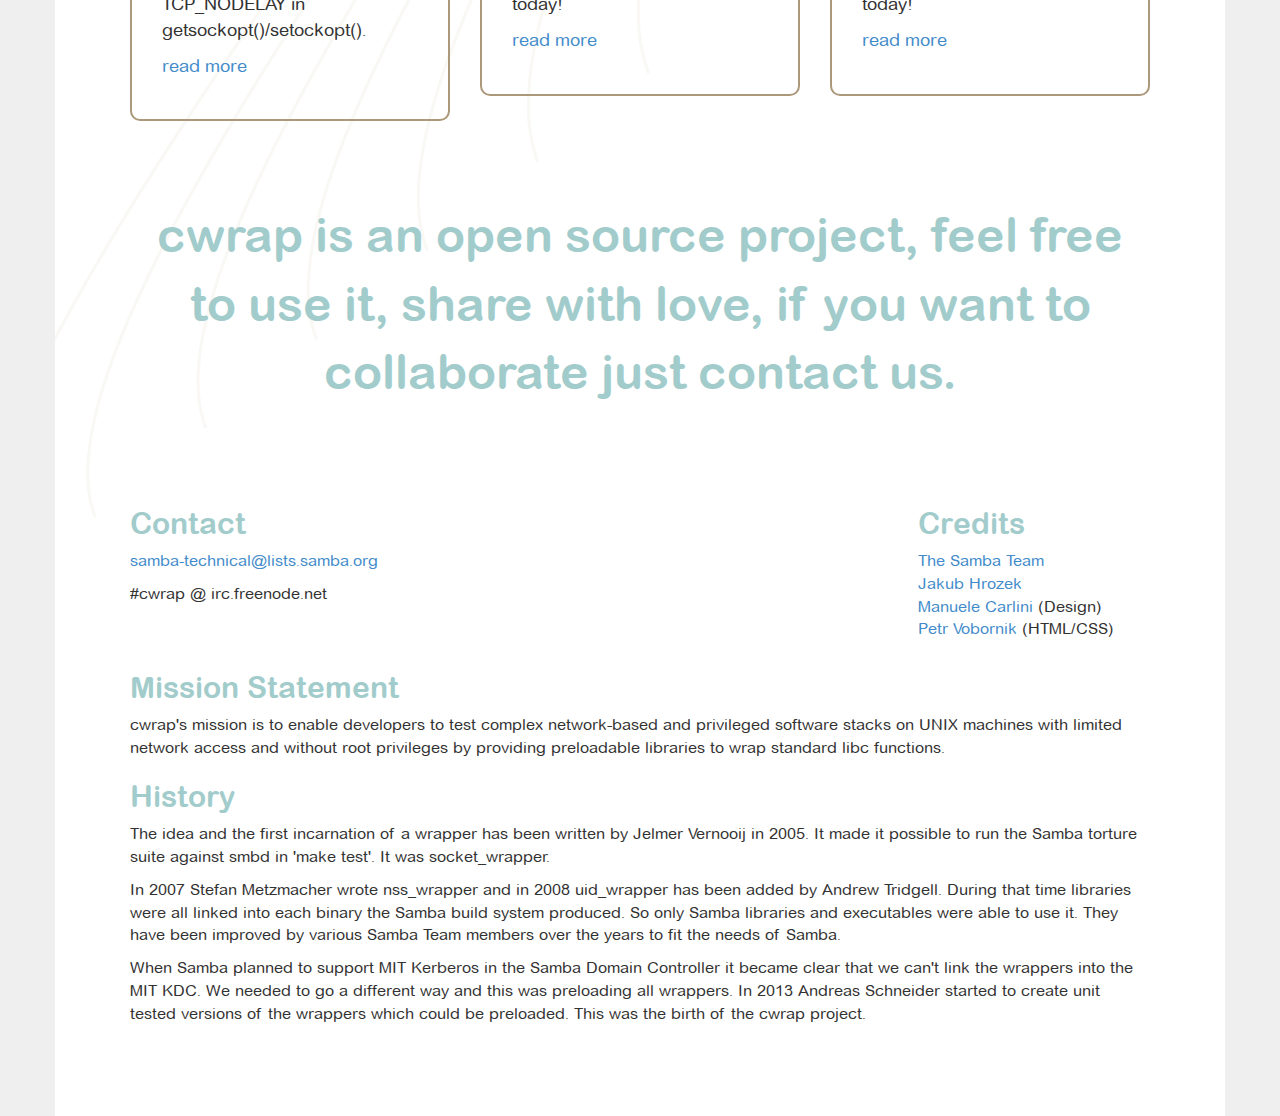
==== commit 40d1e1ee: "news: socket_wrapper 1.1.5" ====
--- a/index.html
+++ b/index.html
@@ -166,11 +166,11 @@
 
         <div class="col-sm-4">
           <div class="news">
-            <h3>socket_wrapper 1.1.4</h3>
+            <h3>socket_wrapper 1.1.5</h3>
             <div class="news-text">
               <p>
-              <span style="font-size: small;">2015-02-25</span><br />
-              A new version of socket_wrapper has been released to fix sendmsg()/recvmsg() issues and make the MTU configurable.
+              <span style="font-size: small;">2015-10-15</span><br />
+              A new version of socket_wrapper has been released to support TCP_NODELAY in getsockopt()/setockopt().
               </p>
               <p><a href="socket_wrapper.html">read more</a></p>
             </div>
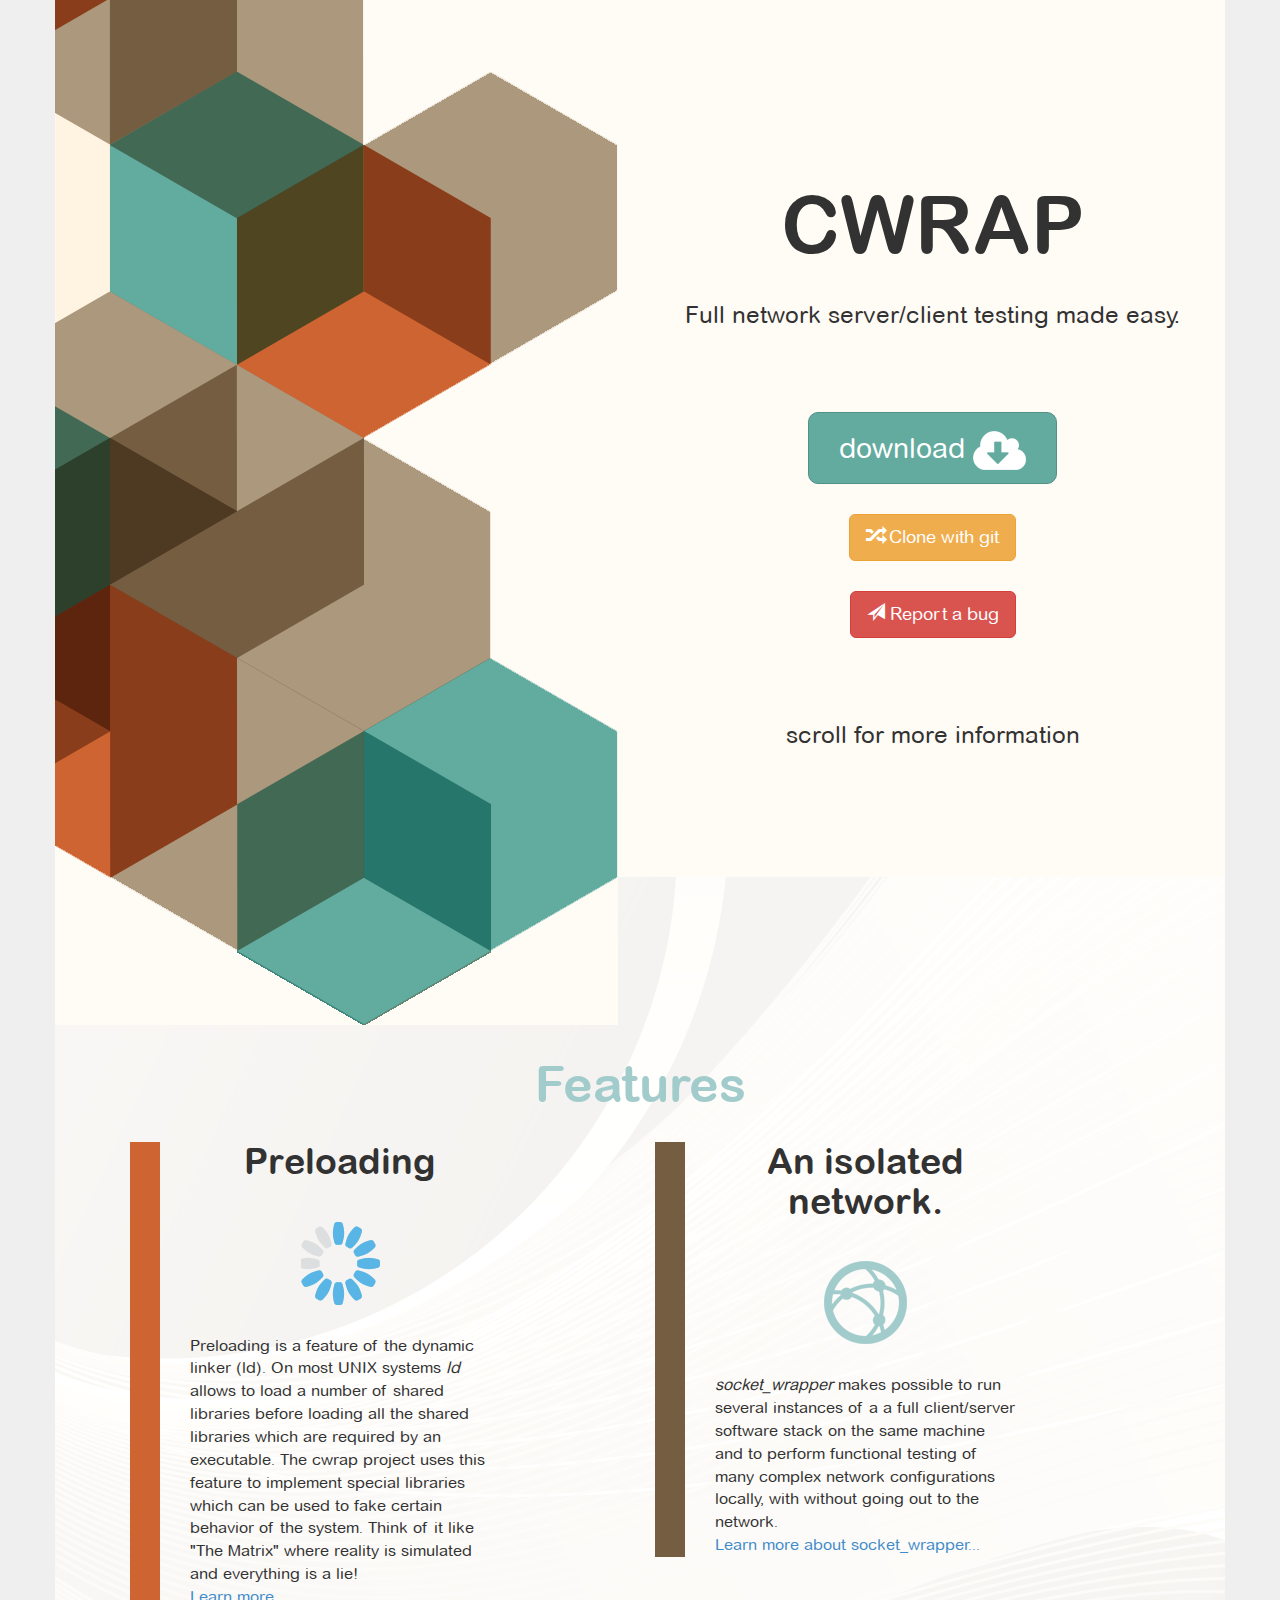
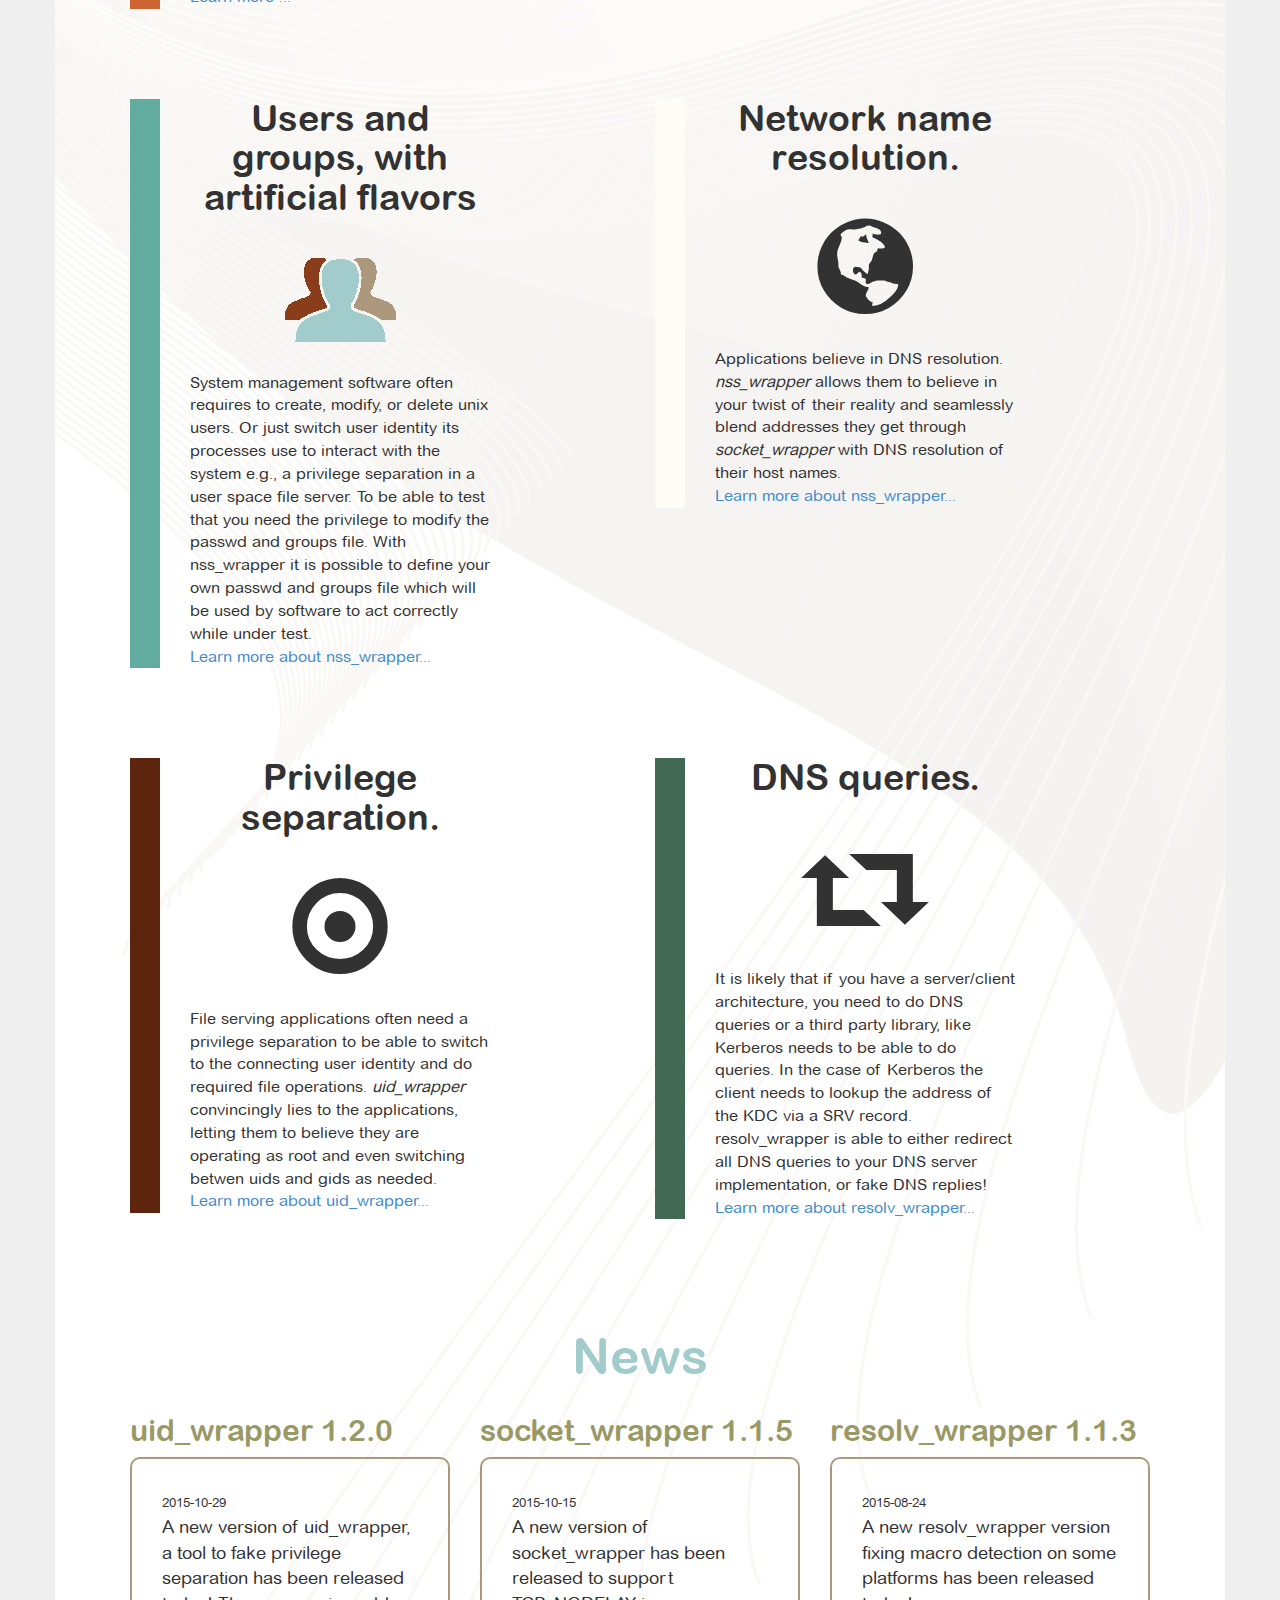
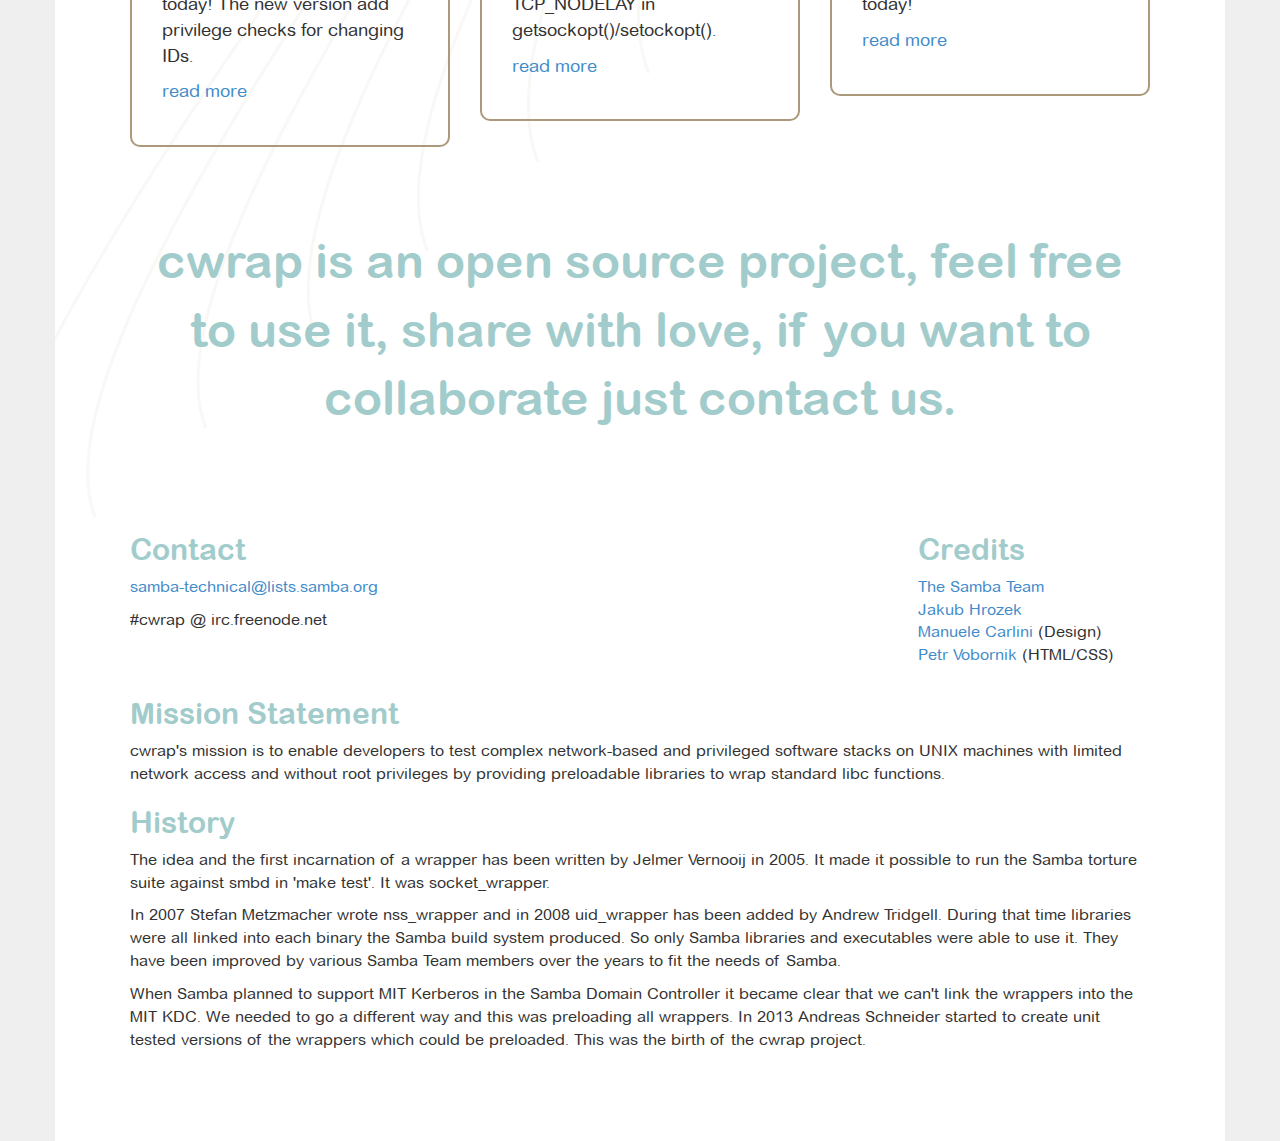
==== commit 23584975: "uid_wrapper-1.2.0" ====
--- a/index.html
+++ b/index.html
@@ -166,6 +166,21 @@
 
         <div class="col-sm-4">
           <div class="news">
+            <h3>uid_wrapper 1.2.0</h3>
+            <div class="news-text">
+              <p>
+              <span style="font-size: small;">2015-10-29</span><br />
+              A new version of uid_wrapper, a tool to fake privilege separation has been released today! The new
+              version add privilege checks for changing IDs.
+              </p>
+              <p><a href="uid_wrapper.html">read more</a></p>
+          </div>
+          </div>
+        </div>
+
+
+        <div class="col-sm-4">
+          <div class="news">
             <h3>socket_wrapper 1.1.5</h3>
             <div class="news-text">
               <p>
@@ -188,20 +203,6 @@
               </p>
               <p><a href="resolv_wrapper.html">read more</a></p>
             </div>
-          </div>
-        </div>
-
-
-        <div class="col-sm-4">
-          <div class="news">
-            <h3>uid_wrapper 1.1.1</h3>
-            <div class="news-text">
-              <p>
-              <span style="font-size: small;">2015-08-20</span><br />
-              A new version of uid_wrapper a tool to fake privilege separation has been released today!
-              </p>
-              <p><a href="uid_wrapper.html">read more</a></p>
-          </div>
           </div>
         </div>
 
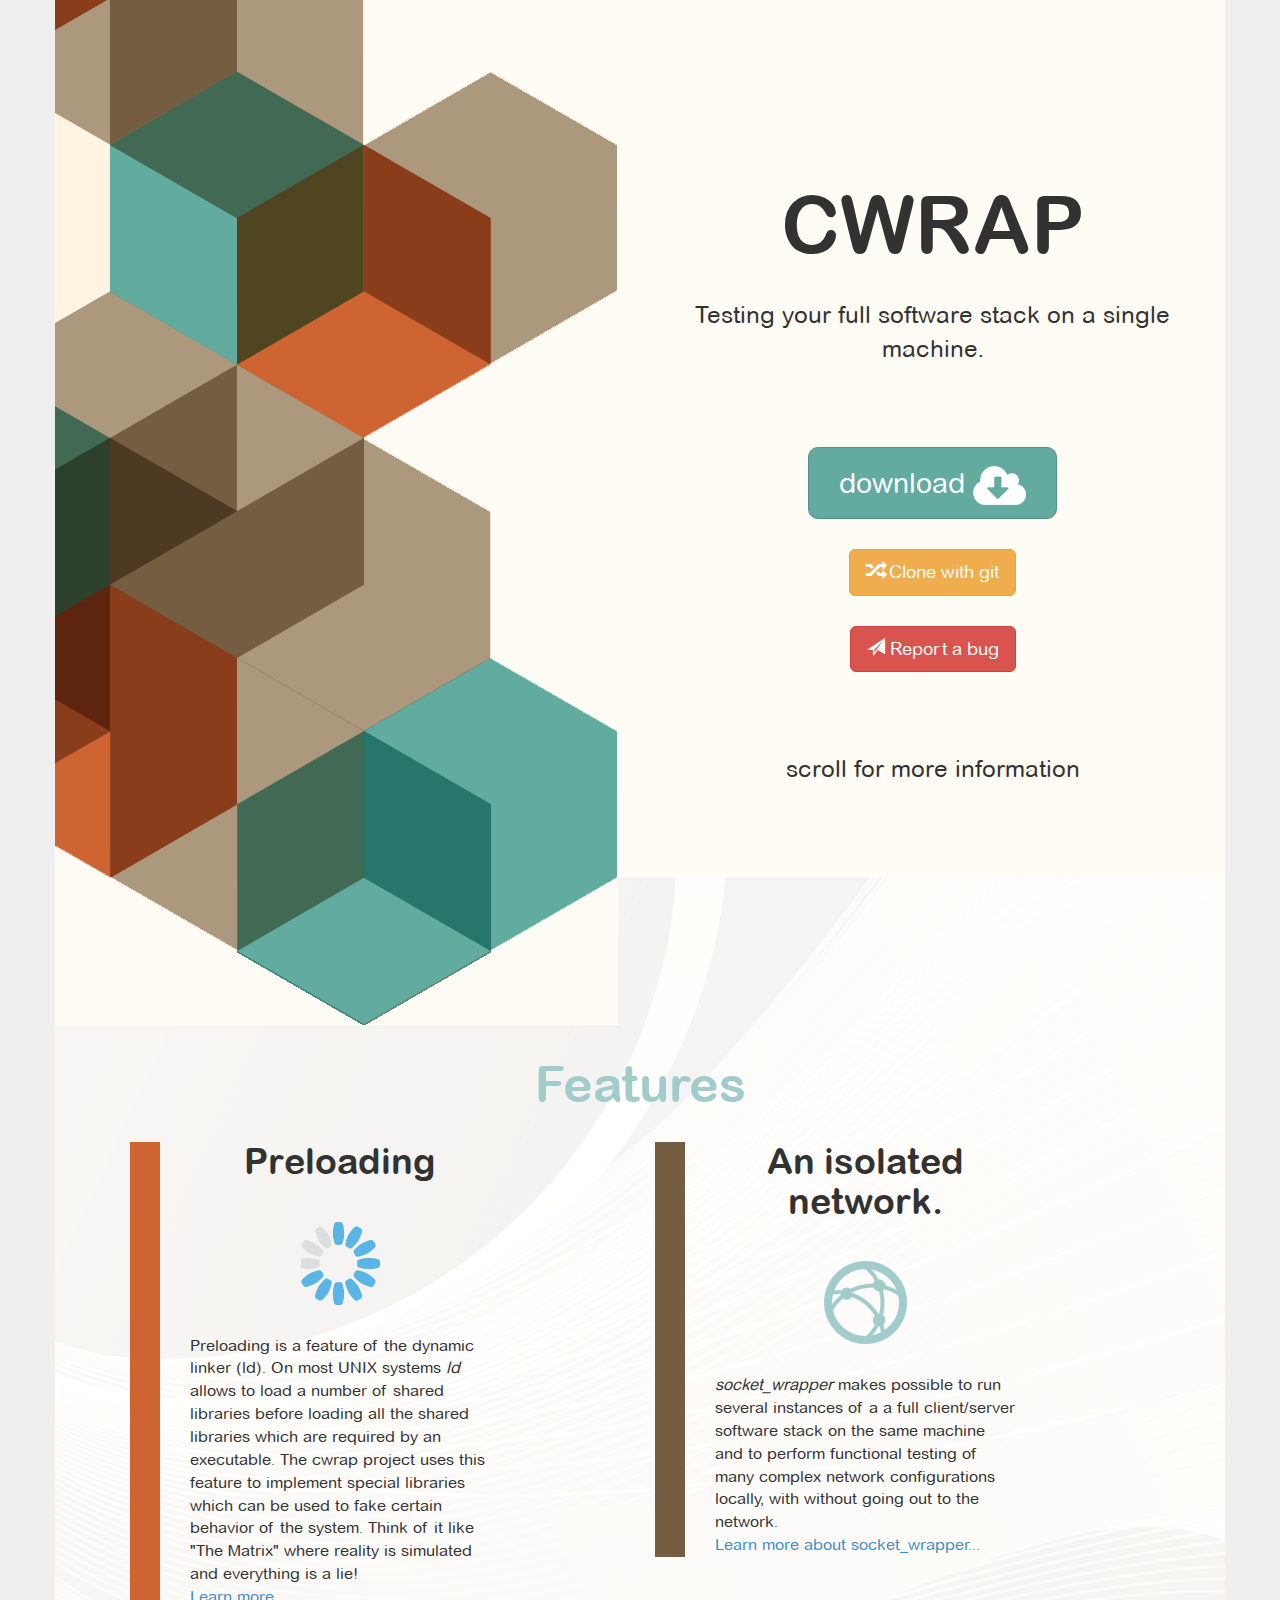
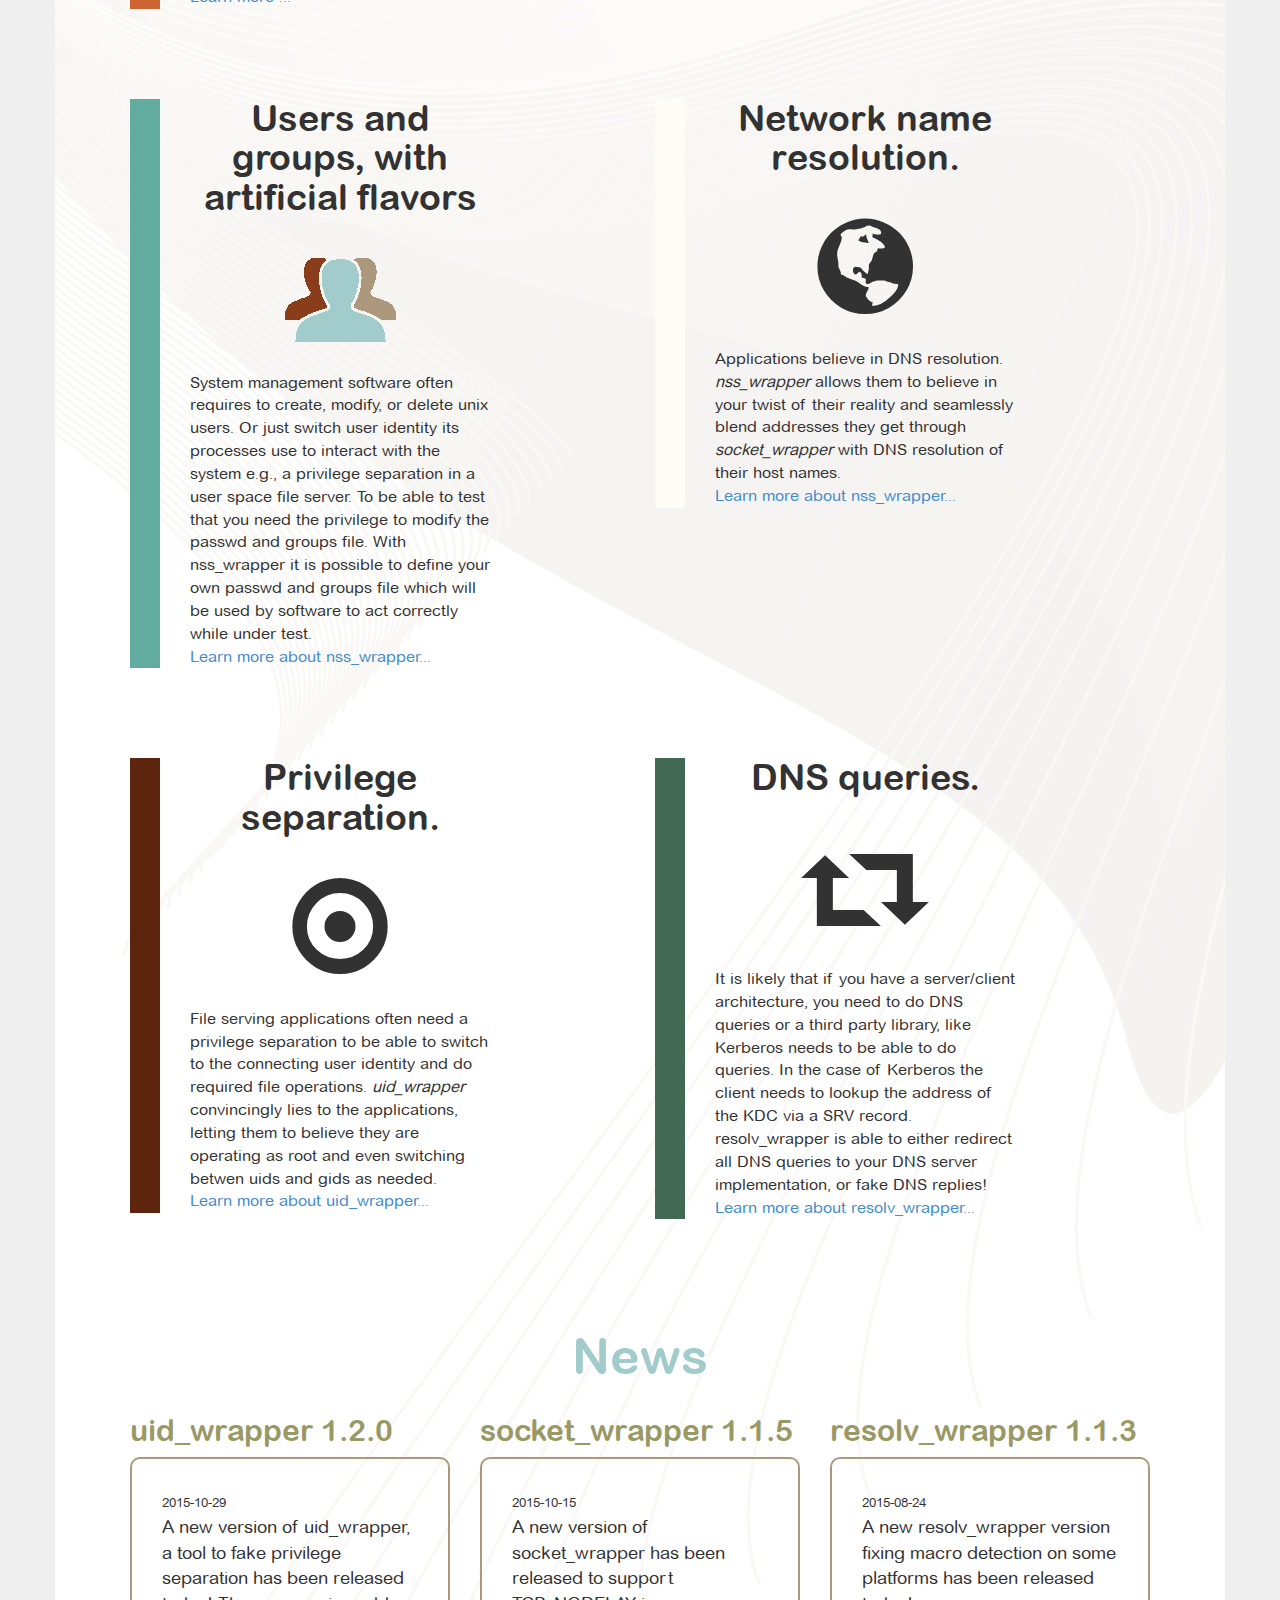
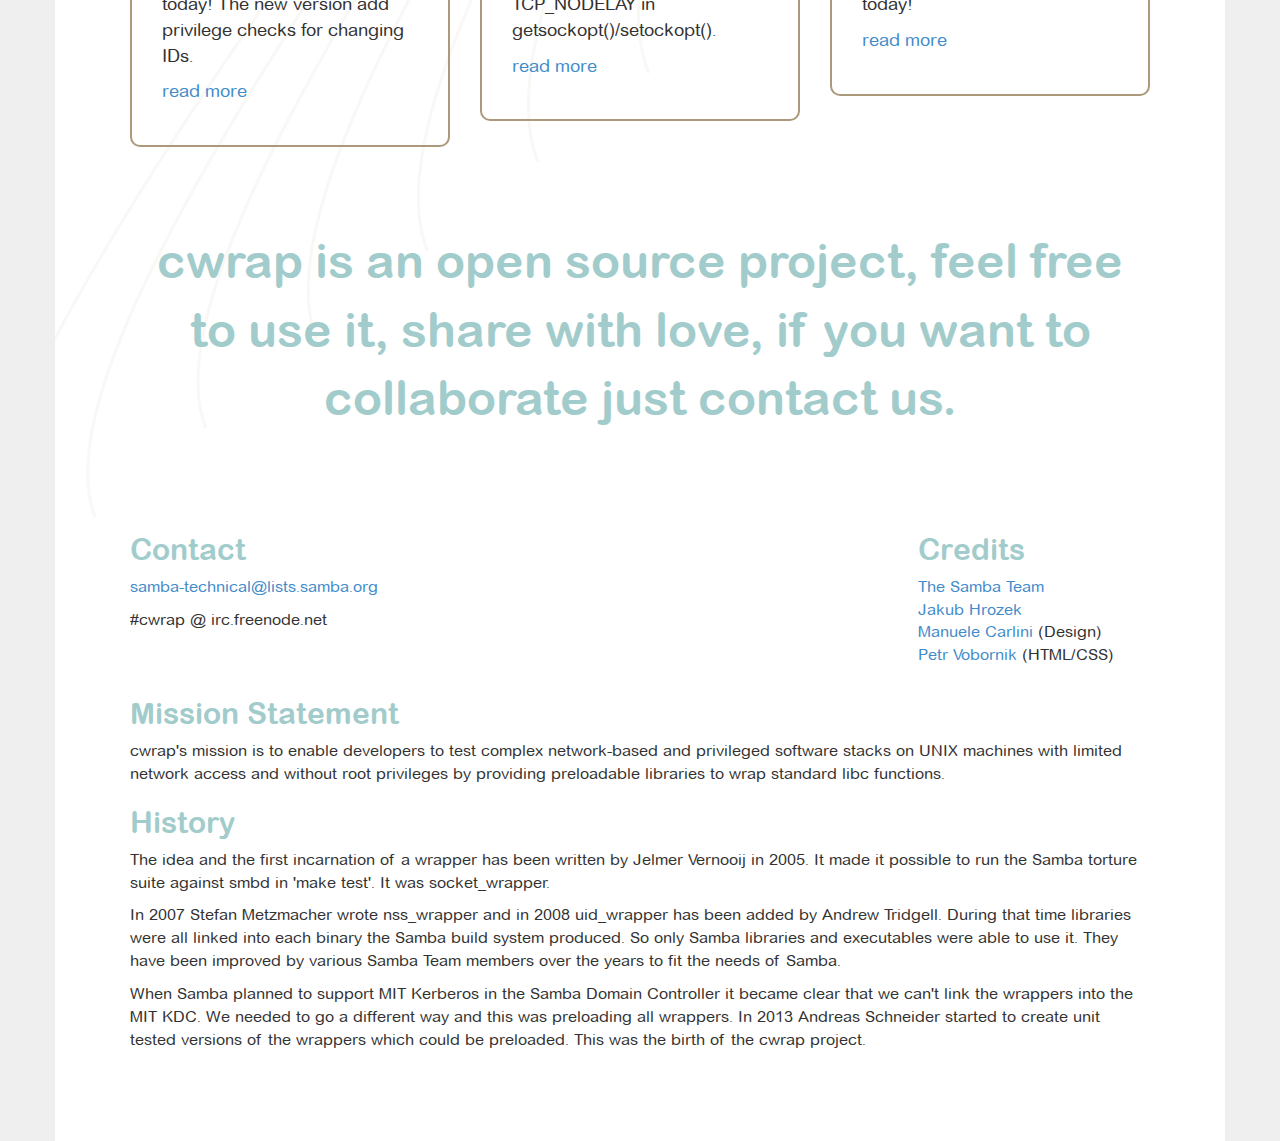
==== commit d21d1f5d: "Change title" ====
--- a/index.html
+++ b/index.html
@@ -8,7 +8,7 @@
     <meta name="author" content="">
     <link rel="shortcut icon" href="favicon.png">
 
-    <title>cwrap - Testing your full software stack on a single machine</title>
+    <title>cwrap - A toolset for client server testing</title>
 
     <!-- Bootstrap core CSS -->
     <link href="assets/css/bootstrap.min.css" rel="stylesheet">
@@ -26,10 +26,10 @@
         <div class="col-md-6 col-md-offset-6">
           <h1>cwrap</h1>
 
-          <p class="info">Full network server/client testing made easy.</p>
+          <p class="info">Testing your full software stack on a single machine.</p>
           <p><a class="btn btn-primary btn-lg" role="button" href="./download.html">Download <img src="img/download.png" alt="Download" /></a></p>
-	  <p><a class="btn btn-warning btn-lg" role="button" href="./download.html#git"><span class="glyphicon glyphicon-random"></span> Clone with git</a></p>
-	  <p><a class="btn btn-danger btn-lg" role="button" href="https://bugzilla.samba.org/enter_bug.cgi?product=cwrap"><span class="glyphicon glyphicon-send"></span> Report a bug</a></p>
+          <p><a class="btn btn-warning btn-lg" role="button" href="./download.html#git"><span class="glyphicon glyphicon-random"></span> Clone with git</a></p>
+          <p><a class="btn btn-danger btn-lg" role="button" href="https://bugzilla.samba.org/enter_bug.cgi?product=cwrap"><span class="glyphicon glyphicon-send"></span> Report a bug</a></p>
           <p class="scroll-down">scroll for more information</p>
         </div>
       </div>
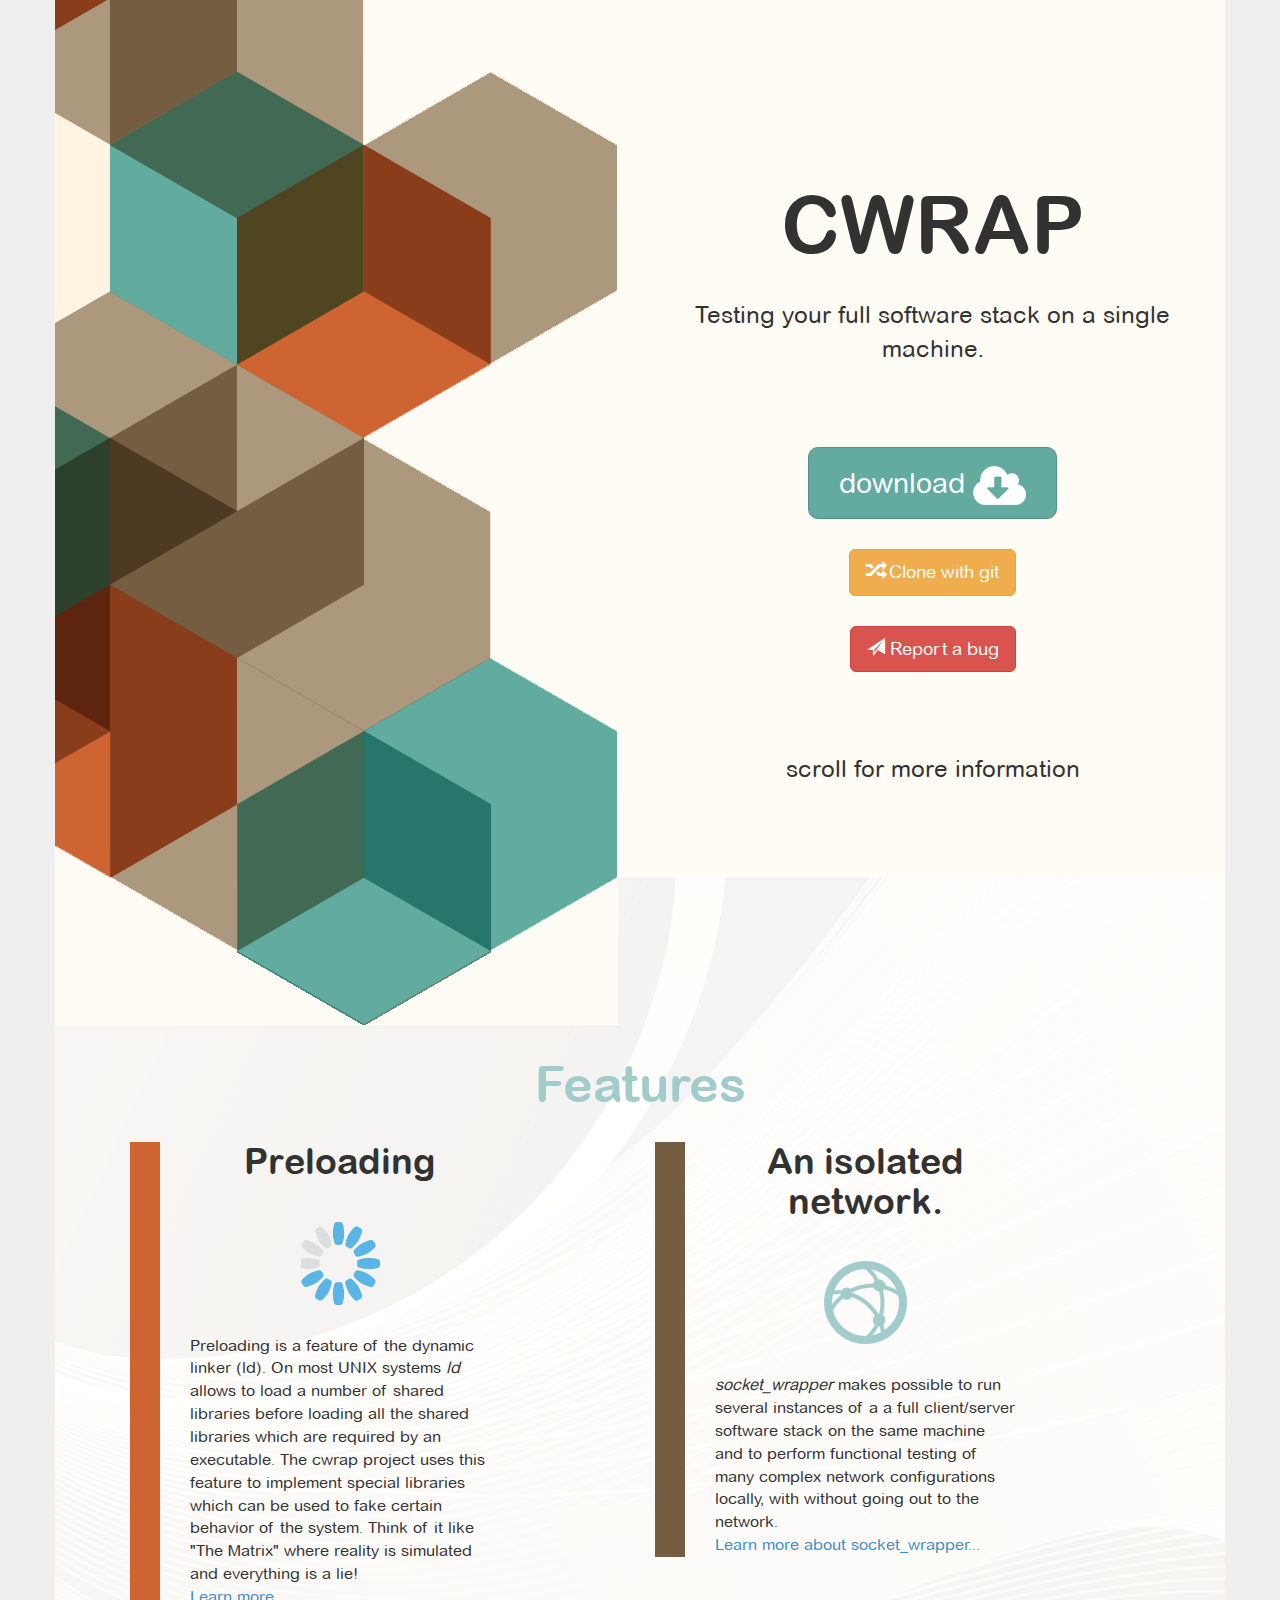
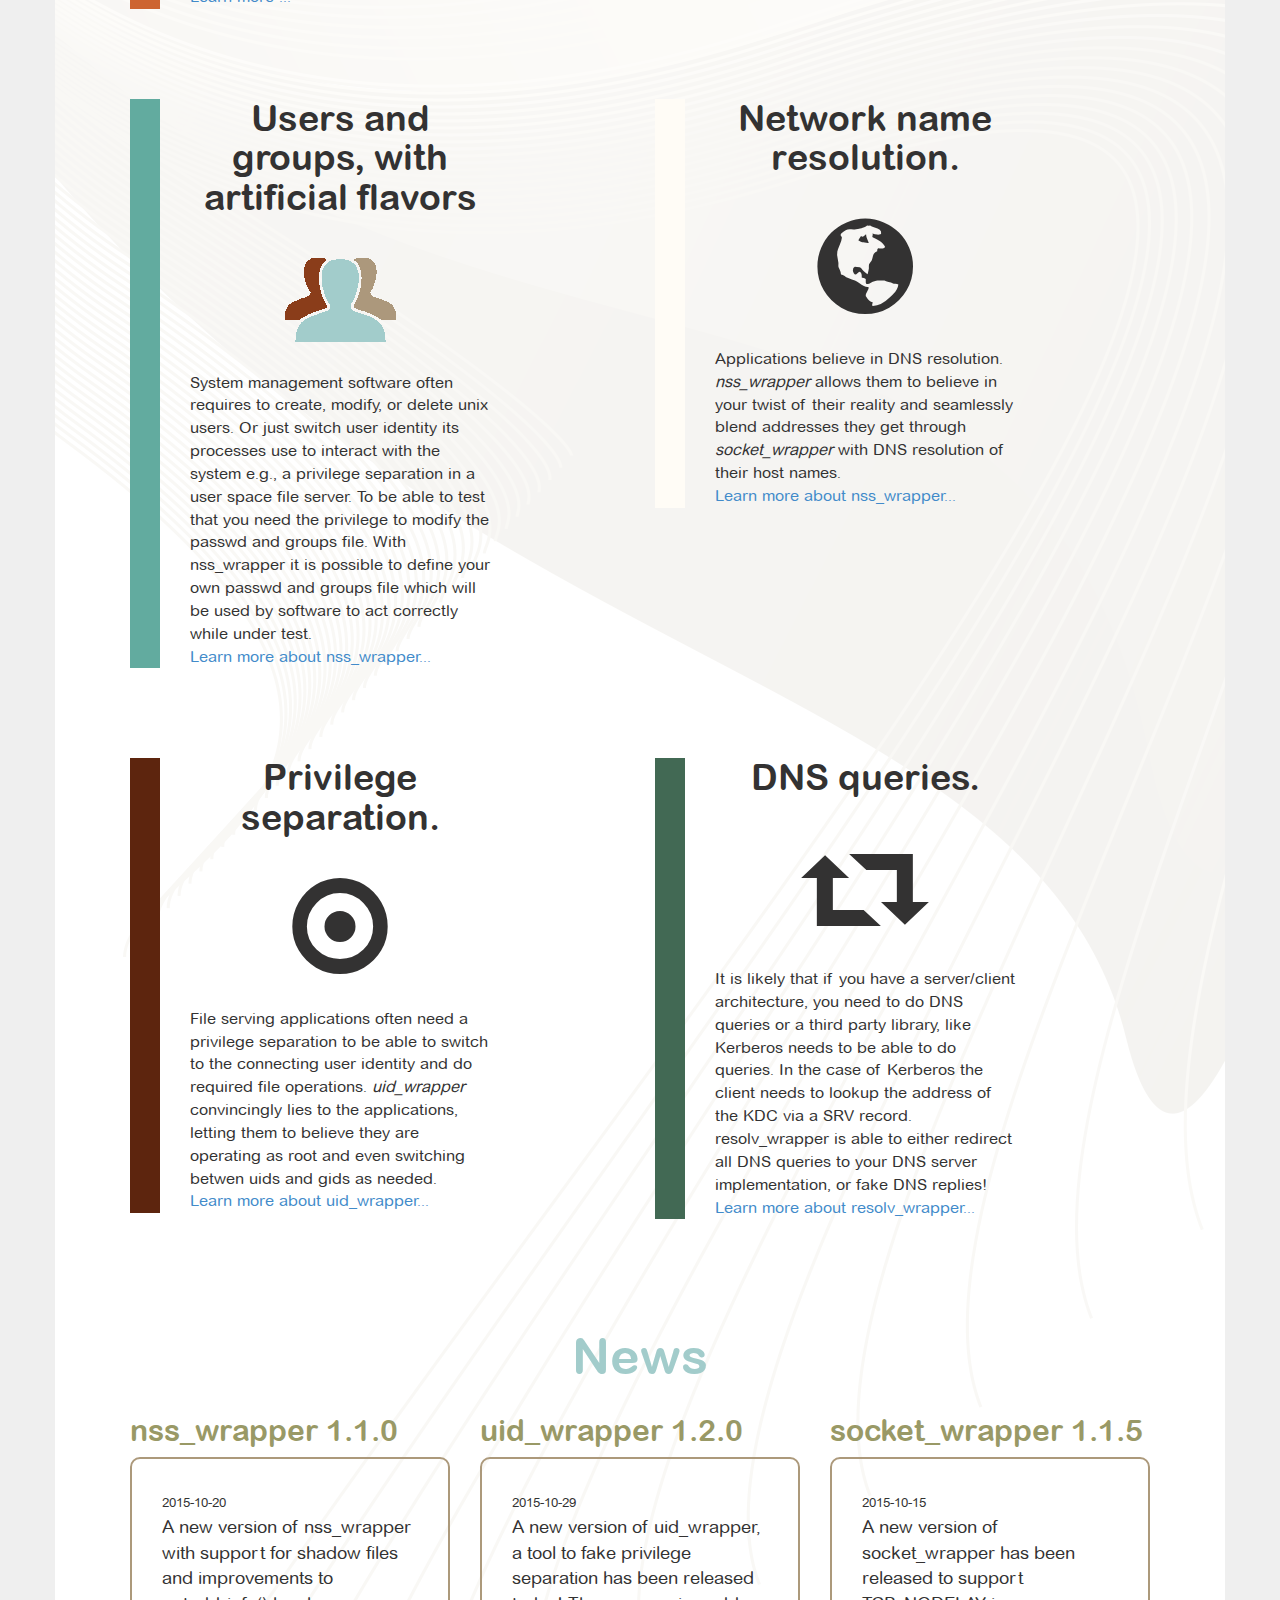
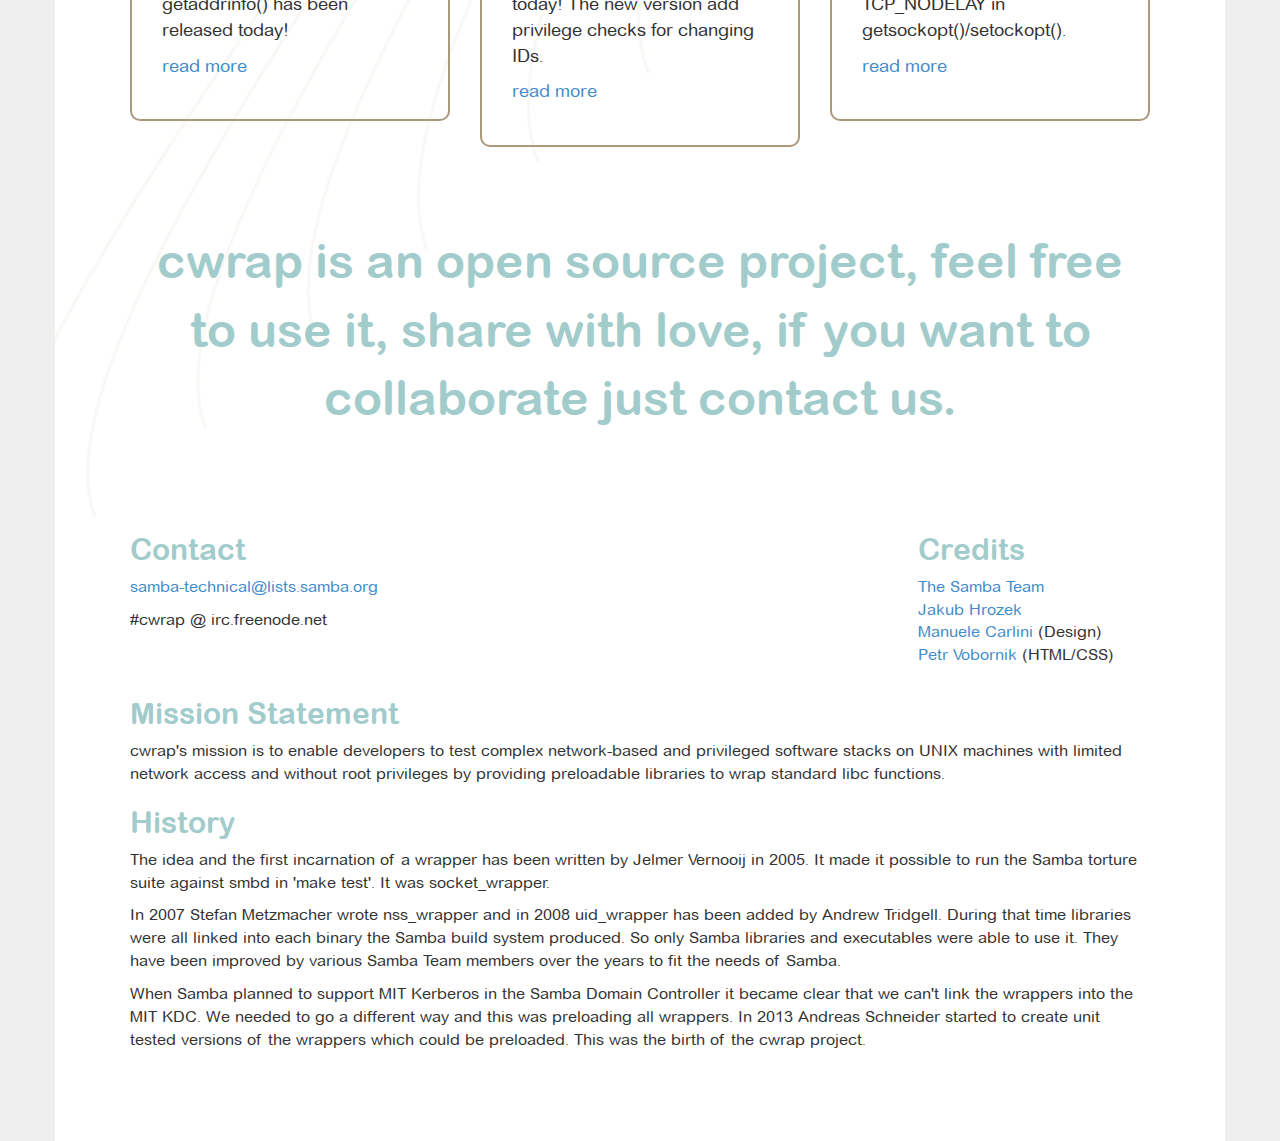
==== commit f12ac14d: "nss_wrapper 1.1.0 release" ====
--- a/index.html
+++ b/index.html
@@ -166,6 +166,19 @@
 
         <div class="col-sm-4">
           <div class="news">
+            <h3>nss_wrapper 1.1.0</h3>
+            <div class="news-text">
+              <p>
+              <span style="font-size: small;">2015-10-20</span><br />
+              A new version of nss_wrapper with support for shadow files and improvements to getaddrinfo() has been released today!
+              </p>
+              <p><a href="nss_wrapper.html">read more</a></p>
+            </div>
+          </div>
+        </div>
+
+        <div class="col-sm-4">
+          <div class="news">
             <h3>uid_wrapper 1.2.0</h3>
             <div class="news-text">
               <p>
@@ -193,6 +206,7 @@
         </div>
 
 
+        <!--
         <div class="col-sm-4">
           <div class="news">
             <h3>resolv_wrapper 1.1.3</h3>
@@ -207,7 +221,6 @@
         </div>
 
 
-        <!--
         <div class="col-sm-4">
           <div class="news">
             <h3>nss_wrapper 1.0.3</h3>
